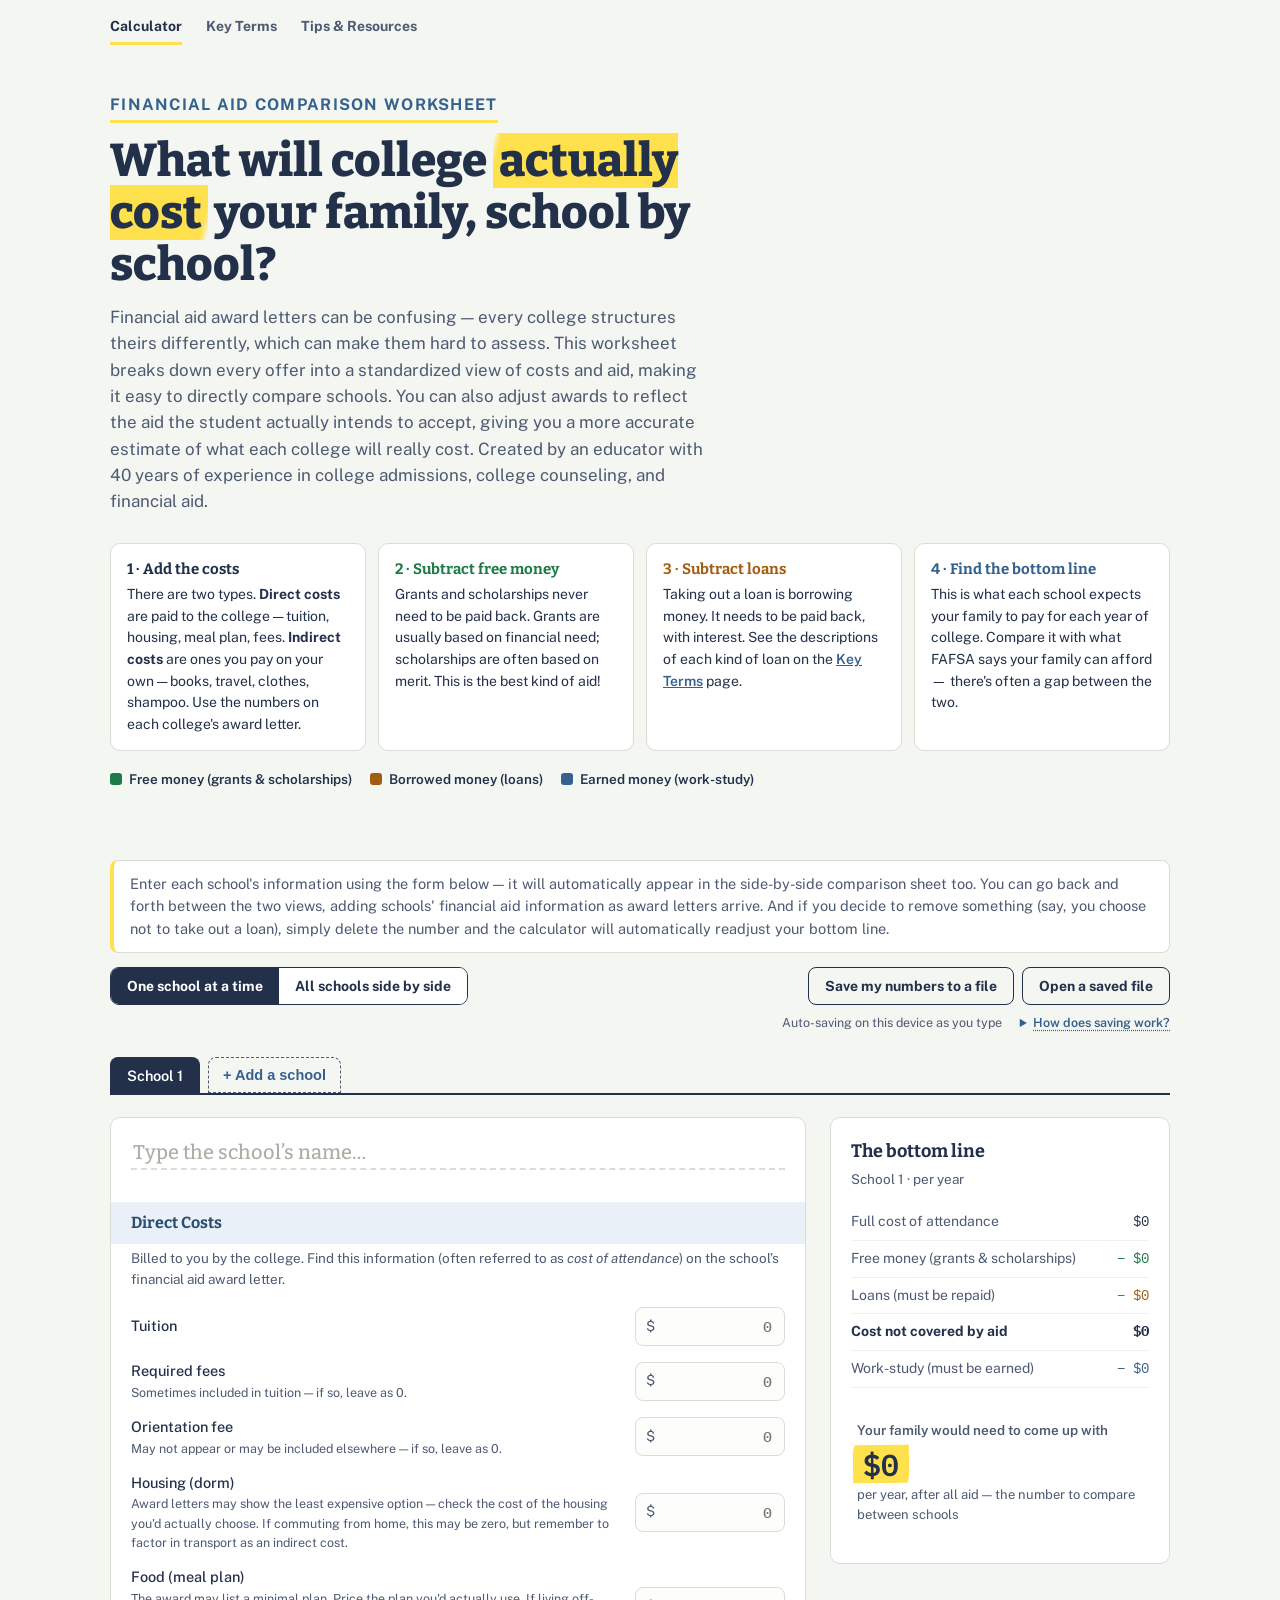
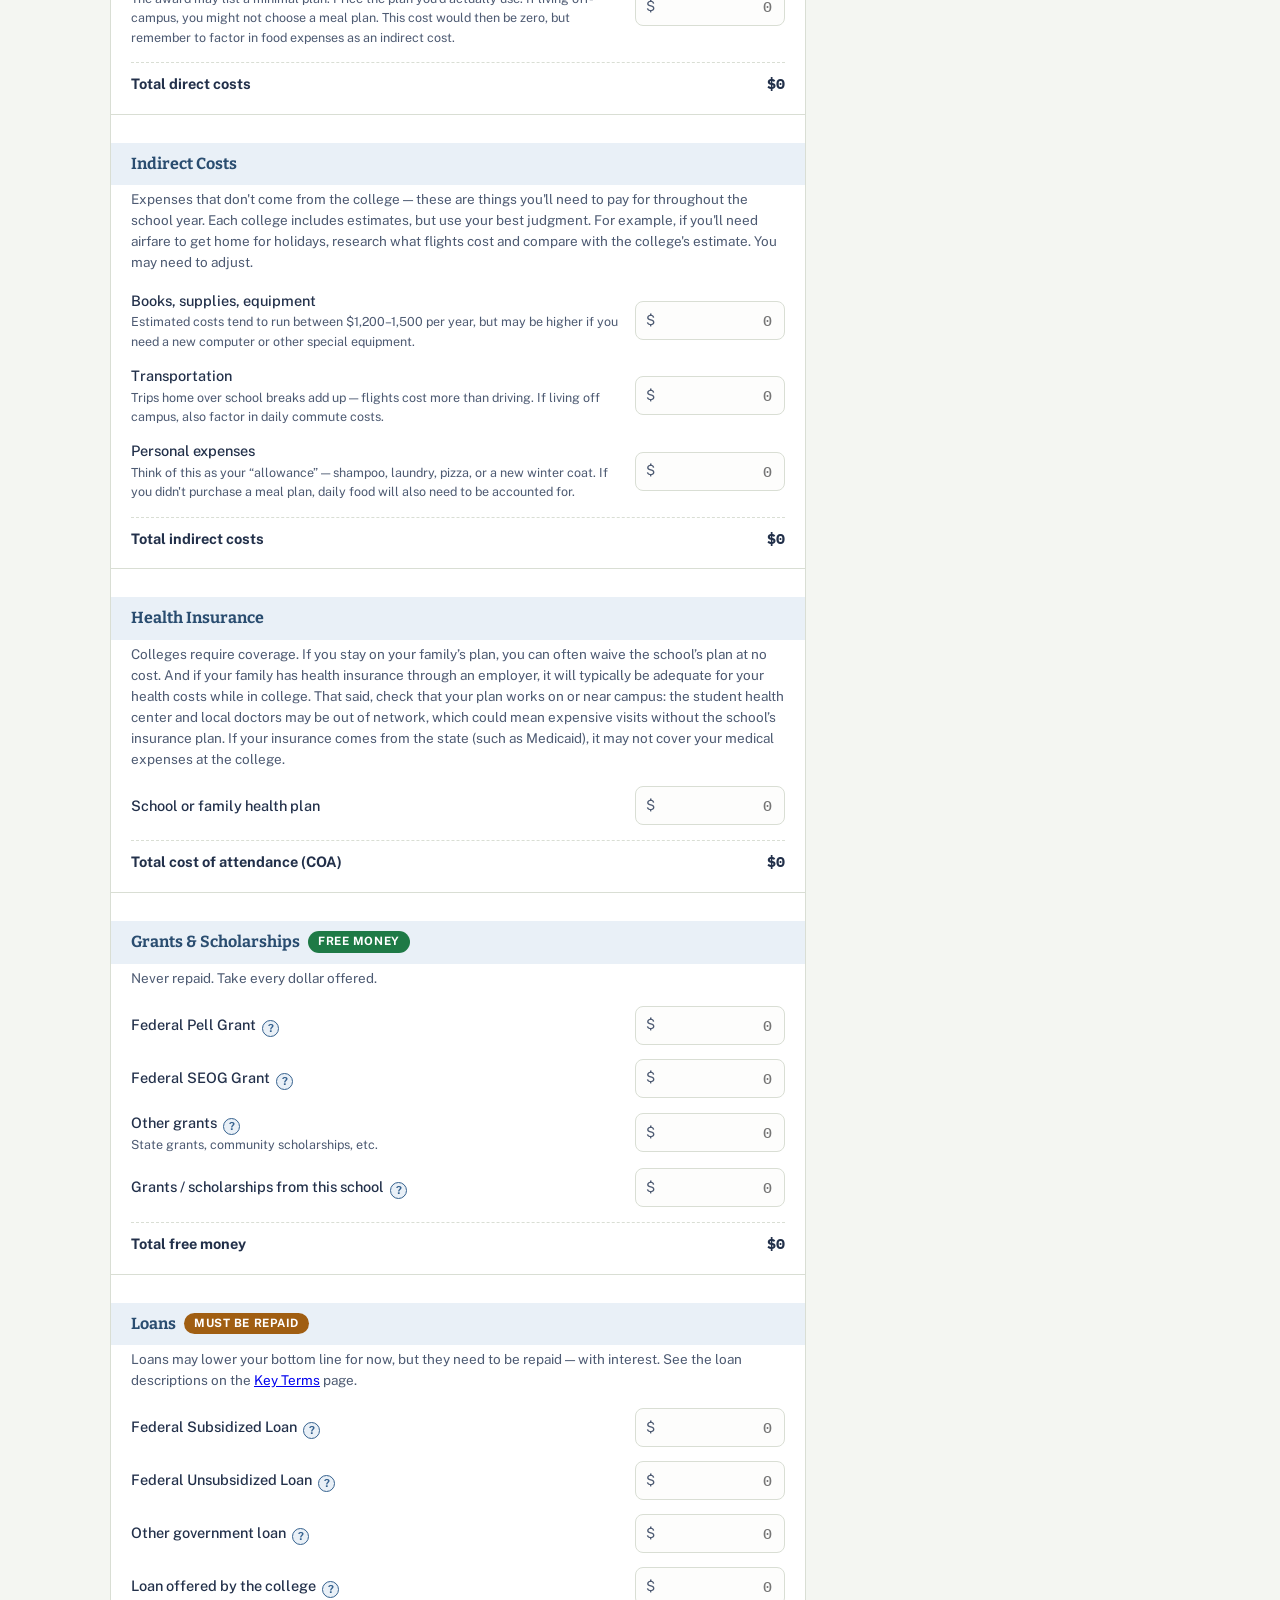
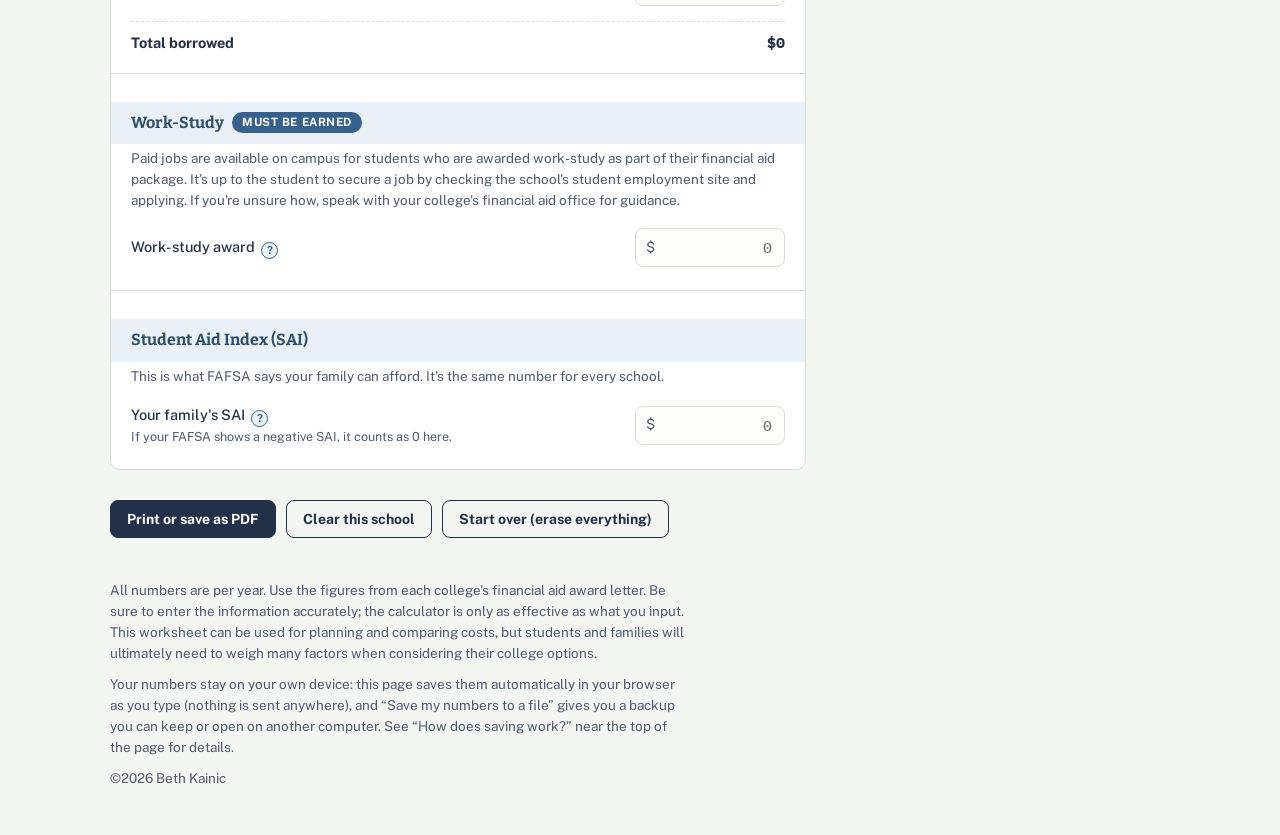
==== index.html @ b1feed6c "address inconsistency in school cap" ====
<!DOCTYPE html>
<html lang="en">
<head>
<meta charset="UTF-8">
<meta name="viewport" content="width=device-width, initial-scale=1.0">
<title>Financial Aid Comparison Worksheet — What Will College Actually Cost?</title>
<meta name="description" content="A free worksheet for comparing college financial aid award letters school by school. Enter each school's costs and aid, and see what your family would actually pay — built by a college counselor.">
<meta property="og:title" content="Financial Aid Comparison Worksheet">
<meta property="og:description" content="Compare financial aid award letters school by school and see what college will actually cost your family. Free, private, built by a college counselor.">
<meta property="og:type" content="website">
<meta name="twitter:card" content="summary">
<link rel="icon" href="data:image/svg+xml,<svg xmlns=%22http://www.w3.org/2000/svg%22 viewBox=%220 0 100 100%22><text y=%22.9em%22 font-size=%2290%22>🧮</text></svg>">
<link rel="preconnect" href="https://fonts.googleapis.com">
<link rel="preconnect" href="https://fonts.gstatic.com" crossorigin>
<link href="https://fonts.googleapis.com/css2?family=Bitter:wght@500;600;700;800&family=Public+Sans:ital,wght@0,400;0,500;0,600;0,700;1,400&family=IBM+Plex+Mono:wght@500;600&display=swap" rel="stylesheet">
<link rel="stylesheet" href="styles.css">
</head>
<body>
<div class="wrap">
  <nav class="site-nav" aria-label="Site">
    <a href="index.html" class="active">Calculator</a>
    <a href="terms.html">Key Terms</a>
    <a href="tips.html">Tips &amp; Resources</a>
  </nav>

  <header>
    <div class="eyebrow">Financial Aid Comparison Worksheet</div>
    <h1>What will college <span class="hl-sweep">actually cost</span> your family, school by school?</h1>
    <p class="lede">
      Financial aid award letters can be confusing — every college structures theirs differently,
      which can make them hard to assess. This worksheet breaks down every offer into a standardized view of costs and aid,
      making it easy to directly compare schools. You can also adjust awards to reflect the aid the student actually intends to accept, 
      giving you a more accurate estimate of what each college will really cost. Created by an educator with 40 years of experience in 
      college admissions, college counseling, and financial aid.

    </p>

    <div class="steps">
      <div class="step"><b>1 · Add the costs</b>There are two types. <b style="display:inline;font-family:inherit;font-size:inherit">Direct costs</b> are paid to the college — tuition, housing, meal plan, fees. <b style="display:inline;font-family:inherit;font-size:inherit">Indirect costs</b> are ones you pay on your own — books, travel, clothes, shampoo. Use the numbers on each college's award letter.</div>
      <div class="step step-grant"><b>2 · Subtract free money</b>Grants and scholarships never need to be paid back. Grants are usually based on financial need; scholarships are often based on merit. This is the best kind of aid!</div>
      <div class="step step-loan"><b>3 · Subtract loans</b>Taking out a loan is borrowing money. It needs to be paid back, with interest. See the descriptions of each kind of loan on the <a href="terms.html#subsidized-unsubsidized" style="color:var(--work);font-weight:600">Key Terms</a> page.</div>
      <div class="step step-work"><b>4 · Find the bottom line</b>This is what each school expects your family to pay for each year of college. Compare it with what FAFSA says your family can afford — there's often a gap between the two.</div>
    </div>

    <div class="legend" aria-hidden="true">
      <span><span class="dot" style="background:var(--grant)"></span>Free money (grants &amp; scholarships)</span>
      <span><span class="dot" style="background:var(--loan)"></span>Borrowed money (loans)</span>
      <span><span class="dot" style="background:var(--work)"></span>Earned money (work-study)</span>
    </div>
  </header>

  <p class="switch-note">
    Enter each school's information using the form below — it will automatically appear in the side-by-side comparison sheet too. You can go back and forth between the two views, adding schools' financial aid information as award letters arrive. And if you decide to remove something (say, you choose not to take out a loan), simply delete the number and the calculator will automatically readjust your bottom line.
  </p>

  <div class="control-bar">
    <div class="view-switch" role="group" aria-label="View">
      <button id="viewEntry" aria-pressed="true">One school at a time</button>
      <button id="viewTable" aria-pressed="false">All schools side by side</button>
    </div>
    <div class="save-tools">
      <button class="btn btn-ghost" id="btnDownload">Save my numbers to a file</button>
      <button class="btn btn-ghost" id="btnLoad">Open a saved file</button>
      <input type="file" id="fileInput" accept=".json,application/json" hidden>
    </div>
  </div>

  <div class="control-meta">
    <span class="save-status" id="saveStatus"></span>
    <details class="save-help">
      <summary>How does saving work?</summary>
      <div>
        <p><b>On this device, saving is automatic.</b> As you type, this page remembers your numbers in the web browser you're using. Close the page and come back next week — same device, same browser — and everything will still be here. One caution: clearing your browser's history or cookies erases these saved numbers, so save them to a file first if you're about to do that.</p>
        <p><b>To keep a backup, or move your work to another device,</b> click <b>“Save my numbers to a file.”</b> A small file (it will be named something like <i>my-college-costs-year-month-date.json</i>) goes to your Downloads folder. You don't need to open this file, and if you do, it will look like computer code — that's normal! It's not meant to be read. Just keep it somewhere safe, or email it to yourself or a parent.</p>
        <p><b>To pick up where you left off,</b> come back to this page, click <b>“Open a saved file,”</b> and choose the <i>.json</i> file you saved previously. All of your schools and numbers will reappear on this page.</p>
        <p><b>Using a school or library computer?</b> Shared computers sometimes erase what pages remember, so save your numbers to a file (and email it to yourself) before you leave.</p>
      </div>
    </details>
  </div>

  <!-- Entry view -->
  <div id="entryView">
    <div class="tabs-bar" role="tablist" aria-label="Schools" id="tabsBar"></div>
    <div class="main-grid">
      <div id="formHost"></div>
      <aside class="results" id="resultsHost" aria-live="polite"></aside>
    </div>
  </div>

  <!-- Table view -->
  <div id="tableView" hidden>
    <div class="table-scroller" id="tableHost"></div>
    <p class="table-hint">You can type directly into any cell — totals update as you go. Use “+ Add a school” at the right edge of the table (scroll sideways if you have several schools).</p>
    <div class="toolbar" style="margin-top:12px">
      <button class="btn btn-ghost" id="btnAddColumn">+ Add a school</button>
    </div>
  </div>

  <div class="toolbar">
    <button class="btn btn-primary" onclick="window.print()">Print or save as PDF</button>
    <button class="btn btn-ghost" id="btnClear">Clear this school</button>
    <button class="btn btn-ghost" id="btnReset">Start over (erase everything)</button>
  </div>

  <section class="compare-section" id="compareSection" hidden>
    <h2>Compare your schools</h2>
    <p class="compare-sub">
      The sticker price is not the real price. A school that looks twice as expensive can end up
      costing less once aid is counted — always compare bottom lines, not tuition.
    </p>
    <div class="compare-grid" id="compareGrid"></div>
  </section>

  <footer>
    <p>All numbers are per year. Use the figures from each college's financial aid award letter. Be sure to enter the information accurately; the calculator is only as effective as what you input. This worksheet can be used for planning and comparing costs, but students and families will ultimately need to weigh many factors when considering their college options.</p>
    <p style="margin-top:10px">Your numbers stay on your own device: this page saves them automatically in your browser as you type (nothing is sent anywhere), and “Save my numbers to a file” gives you a backup you can keep or open on another computer. See “How does saving work?” near the top of the page for details.</p>
    <p style="margin-top:10px">©2026 Beth Kainic</p>
  </footer>
</div>

<script>
(function () {
  "use strict";

  // ---------- Field definitions (mirrors the counselor's spreadsheet) ----------
  var SECTIONS = [
    {
      id: "direct", legend: "Direct Costs", badge: null,
      note: "Billed to you by the college. Find this information (often referred to as <i>cost of attendance</i>) on the school’s financial aid award letter.",
      fields: [
        { id: "tuition", label: "Tuition" },
        { id: "fees", label: "Required fees", hint: "Sometimes included in tuition — if so, leave as 0." },
        { id: "orientation", label: "Orientation fee", hint: "May not appear or may be included elsewhere — if so, leave as 0."},
        { id: "housing", label: "Housing (dorm)", hint: "Award letters may show the least expensive option — check the cost of the housing you'd actually choose. If commuting from home, this may be zero, but remember to factor in transport as an indirect cost." },
        { id: "food", label: "Food (meal plan)", hint: "The award may list a minimal plan. Price the plan you'd actually use. If living off-campus, you might not choose a meal plan. This cost would then be zero, but remember to factor in food expenses as an indirect cost." }
      ],
      subtotal: "Total direct costs", subKey: "direct"
    },
    {
      id: "indirect", legend: "Indirect Costs", badge: null,
      note: "Expenses that don't come from the college — these are things you'll need to pay for throughout the school year. Each college includes estimates, but use your best judgment. For example, if you'll need airfare to get home for holidays, research what flights cost and compare with the college's estimate. You may need to adjust.",
      fields: [
        { id: "books", label: "Books, supplies, equipment", hint: "Estimated costs tend to run between $1,200\u20131,500 per year, but may be higher if you need a new computer or other special equipment." },
        { id: "transport", label: "Transportation", hint: "Trips home over school breaks add up — flights cost more than driving. If living off campus, also factor in daily commute costs." },
        { id: "personal", label: "Personal expenses", hint: "Think of this as your \u201Callowance\u201D — shampoo, laundry, pizza, or a new winter coat. If you didn't purchase a meal plan, daily food will also need to be accounted for." }
      ],
      subtotal: "Total indirect costs", subKey: "indirect"
    },
    {
      id: "insurance", legend: "Health Insurance", badge: null,
      note: "Colleges require coverage. If you stay on your family’s plan, you can often waive the school’s plan at no cost. And if your family has health insurance through an employer, it will typically be adequate for your health costs while in college. That said, check that your plan works on or near campus: the student health center and local doctors may be out of network, which could mean expensive visits without the school’s insurance plan. If your insurance comes from the state (such as Medicaid), it may not cover your medical expenses at the college.",
      fields: [
        { id: "healthIns", label: "School or family health plan" }
      ],
      subtotal: "Total cost of attendance (COA)", subKey: "coa"
    },
    {
      id: "gift", legend: "Grants & Scholarships", badgeClass: "badge-grant", badge: "Free money", rowClass: "t-grant",
      note: "Never repaid. Take every dollar offered.",
      fields: [
        { id: "pell", label: "Federal Pell Grant" },
        { id: "seog", label: "Federal SEOG Grant" },
        { id: "otherGrant", label: "Other grants", hint: "State grants, community scholarships, etc." },
        { id: "schoolGrant", label: "Grants / scholarships from this school" }
      ],
      subtotal: "Total free money", subKey: "gift"
    },
    {
      id: "loans", legend: "Loans", badgeClass: "badge-loan", badge: "Must be repaid", rowClass: "t-loan",
      note: "Loans may lower your bottom line for now, but they need to be repaid — with interest. See the loan descriptions on the <a href='terms.html#subsidized-unsubsidized'>Key Terms</a> page.",
      fields: [
        { id: "subLoan", label: "Federal Subsidized Loan" },
        { id: "unsubLoan", label: "Federal Unsubsidized Loan" },
        { id: "otherGovLoan", label: "Other government loan" },
        { id: "collegeLoan", label: "Loan offered by the college" }
      ],
      subtotal: "Total borrowed", subKey: "loans"
    },
    {
      id: "work", legend: "Work-Study", badgeClass: "badge-work", badge: "Must be earned", rowClass: "t-work",
      note: "Paid jobs are available on campus for students who are awarded work-study as part of their financial aid package. It's up to the student to secure a job by checking the school's student employment site and applying. If you're unsure how, speak with your college's financial aid office for guidance.",
      fields: [
        { id: "workStudy", label: "Work-study award" }
      ],
      subtotal: null
    },
    {
      id: "family", legend: "Student Aid Index (SAI)", badge: null,
      note: "This is what FAFSA says your family can afford. It's the same number for every school.",
      fields: [
        { id: "sai", label: "Your family's SAI", hint: "If your FAFSA shows a negative SAI, it counts as 0 here." }
      ],
      subtotal: null
    }
  ];

  var ALL_FIELDS = [];
  SECTIONS.forEach(function (s) { s.fields.forEach(function (f) { ALL_FIELDS.push(f.id); }); });

  var STORAGE_KEY = "college-cost-calculator-v1";

  // ---------- State ----------
  function blankSchool() {
    var s = { name: "" };
    ALL_FIELDS.forEach(function (f) { s[f] = ""; });
    return s;
  }
  var schools = [blankSchool()];
  var active = 0;
  var view = "entry"; // 'entry' | 'table'
  var canStore = false;

  // ---------- Persistence ----------
  // Auto-save works in normal browsers; if storage is unavailable
  // (e.g. certain embedded previews), the tool still works — data just
  // lives for the session, and the download button is the backup.
  try {
    var t = "__test__" + Date.now();
    window.localStorage.setItem(t, "1");
    window.localStorage.removeItem(t);
    canStore = true;
  } catch (e) { canStore = false; }

  function persist() {
    if (!canStore) return;
    try {
      window.localStorage.setItem(STORAGE_KEY, JSON.stringify({ schools: schools }));
    } catch (e) { /* storage full or blocked — ignore */ }
    flashStatus("Saved on this device \u2713");
  }
  function restore() {
    if (!canStore) return;
    try {
      var raw = window.localStorage.getItem(STORAGE_KEY);
      if (!raw) return;
      var data = JSON.parse(raw);
      if (data && Array.isArray(data.schools) && data.schools.length) {
        schools = data.schools.slice(0, 10).map(sanitizeSchool);
      }
    } catch (e) { /* corrupted data — start fresh */ }
  }
  function sanitizeSchool(obj) {
    var s = blankSchool();
    if (obj && typeof obj === "object") {
      if (typeof obj.name === "string") s.name = obj.name.slice(0,80);
      ALL_FIELDS.forEach(function (f) {
        if (obj[f] !== undefined && obj[f] !== null) s[f] = String(obj[f]).slice(0,20);
      });
    }
    return s;
  }

  var statusTimer = null;
  function flashStatus(msg) {
    var el = document.getElementById("saveStatus");
    el.textContent = msg;
    clearTimeout(statusTimer);
    statusTimer = setTimeout(function () {
      el.textContent = canStore ? "Auto-saving on this device as you type" : "Tip: use \u201CSave my numbers to a file\u201D to keep your work";
    }, 2500);
  }

  // ---------- Helpers ----------
  function num(v) {
  var n = parseFloat(String(v).replace(/[,$\s]/g, ""));
  if (isNaN(n) || n < 0) return 0;
  return Math.min(n, 9999999);
  }
  function fmt(n) { return "$" + Math.round(n).toLocaleString("en-US"); }
  function calc(s) {
    var direct = num(s.tuition) + num(s.fees) + num(s.orientation) + num(s.housing) + num(s.food);
    var indirect = num(s.books) + num(s.transport) + num(s.personal);
    var coa = direct + indirect + num(s.healthIns);
    var gift = num(s.pell) + num(s.seog) + num(s.otherGrant) + num(s.schoolGrant);
    var loans = num(s.subLoan) + num(s.unsubLoan) + num(s.otherGovLoan) + num(s.collegeLoan);
    var notCovered = coa - gift - loans;
    var grand = notCovered - num(s.workStudy);
    var gap = grand - num(s.sai);
    return { direct: direct, indirect: indirect, coa: coa, gift: gift, loans: loans,
             notCovered: notCovered, grand: grand, gap: gap, sai: num(s.sai), work: num(s.workStudy) };
  }
  function schoolLabel(i) { return schools[i].name.trim() || "School " + (i + 1); }
  function esc(str) {
    return String(str).replace(/[&<>"']/g, function (c) {
      return { "&": "&amp;", "<": "&lt;", ">": "&gt;", '"': "&quot;", "'": "&#39;" }[c];
    });
  }
  function changed() { persist(); }

  // ---------- View switching ----------
  function setView(v) {
    view = v;
    document.getElementById("viewEntry").setAttribute("aria-pressed", v === "entry" ? "true" : "false");
    document.getElementById("viewTable").setAttribute("aria-pressed", v === "table" ? "true" : "false");
    document.getElementById("entryView").hidden = v !== "entry";
    document.getElementById("tableView").hidden = v !== "table";
    renderAll();
  }
  document.getElementById("viewEntry").addEventListener("click", function () { setView("entry"); });
  document.getElementById("viewTable").addEventListener("click", function () { setView("table"); });

  // ---------- Render: tabs ----------
  function renderTabs() {
    var bar = document.getElementById("tabsBar");
    bar.innerHTML = "";
    schools.forEach(function (s, i) {
      var b = document.createElement("button");
      b.className = "tab";
      b.setAttribute("role", "tab");
      b.setAttribute("aria-selected", i === active ? "true" : "false");
      b.textContent = schoolLabel(i);
      b.addEventListener("click", function () { active = i; renderAll(); });
      bar.appendChild(b);
    });
    if (schools.length < 10) {
      var add = document.createElement("button");
      add.className = "tab-add";
      add.textContent = "+ Add a school";
      add.addEventListener("click", addSchool);
      bar.appendChild(add);
    }
  }

  // ---------- Render: entry form ----------
  function renderForm() {
    var s = schools[active];
    var host = document.getElementById("formHost");
    var html = '<div class="school-form"><div class="school-name-row">' +
      '<input type="text" id="f_name" placeholder="Type the school\u2019s name\u2026" value="' + esc(s.name) + '" aria-label="School name">' +
      (schools.length > 1 ? '<button class="btn-remove" id="btnRemove">Remove</button>' : "") +
      "</div>";

    SECTIONS.forEach(function (sec) {
      html += "<fieldset><legend>" + sec.legend;
      if (sec.badge) html += '<span class="badge ' + sec.badgeClass + '">' + sec.badge + "</span>";
      html += "</legend>";
      if (sec.note) html += '<p class="fs-note">' + sec.note + "</p>";
      sec.fields.forEach(function (f) {
        html += '<div class="row"><label for="f_' + f.id + '">' + f.label;
        if (f.hint) html += '<span class="hint">' + f.hint + "</span>";
        html += '</label><div class="money-input">' +
          '<input type="text" inputmode="decimal" id="f_' + f.id + '" data-field="' + f.id + '" value="' + esc(s[f.id]) + '" placeholder="0">' +
          "</div></div>";
      });
      if (sec.subtotal) {
        html += '<div class="subtotal-row"><span>' + sec.subtotal + '</span><span class="money" id="sub_' + sec.id + '"></span></div>';
      } else {
        html += '<div style="clear:both;height:10px"></div>';
      }
      html += "</fieldset>";
    });
    html += "</div>";
    host.innerHTML = html;

    document.getElementById("f_name").addEventListener("input", function (e) {
      schools[active].name = e.target.value;
      changed(); renderTabs(); renderResults(); renderCompare();
    });
    var rm = document.getElementById("btnRemove");
    if (rm) rm.addEventListener("click", function () {
      if (!confirm("Remove " + schoolLabel(active) + " and its numbers?")) return;
      schools.splice(active, 1);
      active = Math.max(0, active - 1);
      changed(); renderAll();
    });
    host.querySelectorAll("input[data-field]").forEach(function (inp) {
      inp.addEventListener("input", function (e) {
        schools[active][e.target.getAttribute("data-field")] = e.target.value;
        checkInput(e.target);
        changed(); renderSubtotals(); renderResults(); renderCompare();
      });
    });
    renderSubtotals();
  }

  function renderSubtotals() {
    var c = calc(schools[active]);
    var map = { direct: c.direct, indirect: c.indirect, insurance: c.coa, gift: c.gift, loans: c.loans };
    Object.keys(map).forEach(function (k) {
      var el = document.getElementById("sub_" + k);
      if (el) el.textContent = fmt(map[k]);
    });
  }

  // ---------- Render: results panel ----------
  function renderResults() {
    var host = document.getElementById("resultsHost");
    if (view !== "entry") return;
    var s = schools[active];
    var c = calc(s);
    var gapGood = c.gap <= 0;
    var hasNumbers = c.coa > 0;

    var html = "<h2>The bottom line</h2>" +
      '<div class="for-school">' + esc(schoolLabel(active)) + " \u00b7 per year</div>" +
      row("Full cost of attendance", fmt(c.coa)) +
      row("Free money (grants &amp; scholarships)", "\u2212 " + fmt(c.gift), "r-grant") +
      row("Loans (must be repaid)", "\u2212 " + fmt(c.loans), "r-loan") +
      row("Cost not covered by aid", fmt(c.notCovered), "strong") +
      row("Work-study (must be earned)", "\u2212 " + fmt(c.work), "r-work");

    html += '<div class="grand"><div class="g-label">Your family would need to come up with</div>' +
      '<div class="g-num">' + fmt(c.grand) + '</div>' +
      '<div class="g-sub">per year, after all aid \u2014 the number to compare between schools</div></div>';

    if (hasNumbers) {
      if (c.sai > 0 || !gapGood) {
        html += '<div class="gap-note ' + (gapGood ? "" : "gap-bad") + '">';
        if (gapGood) {
          html += "Good news: this is at or below your family\u2019s SAI of <b>" + fmt(c.sai) + "</b>. According to FAFSA, this school is within what your family can afford.";
        } else {
          html += "FAFSA says your family can afford <b>" + fmt(c.sai) + "</b> \u2014 so there\u2019s a <b>" + fmt(c.gap) + "</b> gap this school isn\u2019t covering. That gap would need outside scholarships, extra earnings, or private loans. It\u2019s also a fair reason to appeal your aid award.";
        }
        html += "</div>";
      }
      if (c.loans > 0) {
        html += '<div class="loan-note">Heads up: this plan includes borrowing <b class="money">' + fmt(c.loans) + "</b> this year \u2014 about <b class=\"money\">" + fmt(c.loans * 4) + "</b> over four years, before interest.</div>";
      }
    }
    host.innerHTML = html;

    function row(lbl, val, cls) {
      return '<div class="r-line ' + (cls || "") + '"><span class="lbl">' + lbl + '</span><span class="money">' + val + "</span></div>";
    }
  }

  // ---------- Render: side-by-side table ----------
  function renderTable() {
    if (view !== "table") return;
    var host = document.getElementById("tableHost");
    var n = schools.length;

    var addCol = n < 8;
    var emptyCell = addCol ? '<td class="td-empty"></td>' : "";
    var totalCols = n + 1 + (addCol ? 1 : 0);

    var html = '<table class="cost-table"><thead><tr><th>Per year</th>';
    schools.forEach(function (s, i) {
      html += '<th><input type="text" data-tname="' + i + '" value="' + esc(s.name) + '" placeholder="School ' + (i + 1) + '" aria-label="School ' + (i + 1) + ' name">' +
        (n > 1 ? '<button class="col-remove" data-trem="' + i + '">remove</button>' : "") + "</th>";
    });
    if (addCol) html += '<th class="th-add"><button class="btn-add-col" data-taddcol>+ Add a school</button></th>';
    html += "</tr></thead><tbody>";

    SECTIONS.forEach(function (sec) {
      html += '<tr class="t-section"><td colspan="' + totalCols + '">' + sec.legend +
        (sec.badge ? '<span class="badge ' + sec.badgeClass + '">' + sec.badge + "</span>" : "") + "</td></tr>";
      sec.fields.forEach(function (f) {
        html += "<tr><td>" + f.label + "</td>";
        schools.forEach(function (s, i) {
          html += '<td><span class="money-input"><input type="text" inputmode="decimal" data-tfield="' + f.id + '" data-tschool="' + i + '" value="' + esc(s[f.id]) + '" placeholder="0" aria-label="' + esc(f.label + ", " + schoolLabel(i)) + '"></span></td>';
        });
        html += emptyCell + "</tr>";
      });
      if (sec.subtotal) {
        html += '<tr class="t-sub ' + (sec.rowClass || "") + '"><td>' + sec.subtotal + "</td>";
        schools.forEach(function (s, i) {
          html += '<td class="money" data-tsub="' + sec.subKey + '-' + i + '"></td>';
        });
        html += emptyCell + "</tr>";
      }
    });

    html += computedRow("Cost not covered by aid (after free money and loans)", "notCovered", "t-sub");
    html += computedRow("Cost to your family (after work-study)", "grand", "t-grand");
    html += computedRow("The gap (cost beyond your SAI)", "gap", "t-gap");
    html += "</tbody></table>";
    host.innerHTML = html;

    function computedRow(label, key, cls) {
      var r = '<tr class="' + cls + '"><td>' + label + "</td>";
      schools.forEach(function (s, i) {
        r += '<td class="money" data-tsub="' + key + "-" + i + '"></td>';
      });
      return r + emptyCell + "</tr>";
    }

    var addBtn = host.querySelector("button[data-taddcol]");
    if (addBtn) addBtn.addEventListener("click", addSchool);

    host.querySelectorAll("input[data-tfield]").forEach(function (inp) {
      inp.addEventListener("input", function (e) {
        var i = +e.target.getAttribute("data-tschool");
        schools[i][e.target.getAttribute("data-tfield")] = e.target.value;
        checkInput(e.target);
        changed(); updateTableTotals(); renderCompare();
      });
    });
    host.querySelectorAll("input[data-tname]").forEach(function (inp) {
      inp.addEventListener("input", function (e) {
        schools[+e.target.getAttribute("data-tname")].name = e.target.value;
        changed(); renderCompare();
      });
    });
    host.querySelectorAll("button[data-trem]").forEach(function (btn) {
      btn.addEventListener("click", function (e) {
        var i = +e.target.getAttribute("data-trem");
        if (!confirm("Remove " + schoolLabel(i) + " and its numbers?")) return;
        schools.splice(i, 1);
        active = Math.min(active, schools.length - 1);
        changed(); renderAll();
      });
    });
    updateTableTotals();
  }

  function updateTableTotals() {
    schools.forEach(function (s, i) {
      var c = calc(s);
      var vals = { direct: c.direct, indirect: c.indirect, coa: c.coa, gift: c.gift,
                   loans: c.loans, notCovered: c.notCovered, grand: c.grand };
      Object.keys(vals).forEach(function (k) {
        var el = document.querySelector('[data-tsub="' + k + "-" + i + '"]');
        if (el) el.textContent = fmt(vals[k]);
      });
      var gapEl = document.querySelector('[data-tsub="gap-' + i + '"]');
      if (gapEl) {
        if (c.coa <= 0) { gapEl.textContent = "\u2014"; gapEl.style.color = ""; }
        else if (c.gap > 0) { gapEl.textContent = fmt(c.gap); gapEl.style.color = "var(--danger)"; }
        else { gapEl.textContent = "None"; gapEl.style.color = "var(--grant)"; }
      }
    });
  }

  // ---------- Render: comparison cards ----------
  function renderCompare() {
    var section = document.getElementById("compareSection");
    var withData = schools.map(function (s, i) { return { i: i, c: calc(s) }; })
                          .filter(function (x) { return x.c.coa > 0; });
    if (withData.length < 2) { section.hidden = true; return; }
    section.hidden = false;
    withData.sort(function (a, b) { return a.c.grand - b.c.grand; });
    var grid = document.getElementById("compareGrid");
    grid.innerHTML = withData.map(function (x, rank) {
      var c = x.c;
      return '<div class="c-card' + (rank === 0 ? " best" : "") + '">' +
        '<div class="c-rank">' + (rank === 0 ? "Lowest cost to your family" : "") + "</div>" +
        "<h3>" + esc(schoolLabel(x.i)) + "</h3>" +
        cLine("Sticker price (COA)", fmt(c.coa)) +
        cLine("Free money", "\u2212 " + fmt(c.gift)) +
        cLine("Loans", "\u2212 " + fmt(c.loans)) +
        cLine("Work-study", "\u2212 " + fmt(c.work)) +
        '<div class="c-big"><span>Family pays</span><span class="money">' + fmt(c.grand) + "</span></div>" +
        '<div class="c-line"><span class="lbl">The gap</span><span class="money" style="color:' + (c.gap > 0 ? "var(--danger)" : "var(--grant)") + '">' + (c.gap > 0 ? fmt(c.gap) : "None") + "</span></div>" +
        "</div>";
    }).join("");
    function cLine(lbl, val) {
      return '<div class="c-line"><span class="lbl">' + lbl + '</span><span class="money">' + val + "</span></div>";
    }
  }

  // ---------- Download / load file ----------
  document.getElementById("btnDownload").addEventListener("click", function () {
    var payload = { app: "college-cost-calculator", version: 1, savedAt: new Date().toISOString(), schools: schools };
    var blob = new Blob([JSON.stringify(payload, null, 2)], { type: "application/json" });
    var a = document.createElement("a");
    a.href = URL.createObjectURL(blob);
    a.download = "my-college-costs-" + new Date().toISOString().slice(0, 10) + ".json";
    document.body.appendChild(a);
    a.click();
    document.body.removeChild(a);
    setTimeout(function () { URL.revokeObjectURL(a.href); }, 1000);
    flashStatus("Saved! Check your Downloads folder \u2713");
  });
  document.getElementById("btnLoad").addEventListener("click", function () {
    document.getElementById("fileInput").click();
  });
  document.getElementById("fileInput").addEventListener("change", function (e) {
    var file = e.target.files && e.target.files[0];
    if (!file) return;
    var reader = new FileReader();
    reader.onload = function () {
      try {
        var data = JSON.parse(reader.result);
        if (data && Array.isArray(data.schools) && data.schools.length) {
          schools = data.schools.slice(0, 10).map(sanitizeSchool);
          active = 0;
          changed(); renderAll();
          flashStatus("Loaded " + schools.length + " school" + (schools.length > 1 ? "s" : "") + " \u2713");
        } else {
          alert("That file doesn't look like a saved worksheet from this calculator.");
        }
      } catch (err) {
        alert("Couldn't read that file. Make sure it's the .json file this calculator downloaded.");
      }
      e.target.value = "";
    };
    reader.readAsText(file);
  });

  // ---------- Add a school (shared by all views) ----------
  function addSchool() {
    if (schools.length >= 10) { alert("You can compare up to 10 schools."); return; }
    schools.push(blankSchool());
    active = schools.length - 1;
    changed(); renderAll();
    // Put the cursor in the new school's name box so typing can start right away
    var target = view === "table"
      ? document.querySelector('input[data-tname="' + (schools.length - 1) + '"]')
      : document.getElementById("f_name");
    if (target) target.focus();
  }
  document.getElementById("btnAddColumn").addEventListener("click", addSchool);
  document.getElementById("btnClear").addEventListener("click", function () {
    if (!confirm("Clear all numbers for " + schoolLabel(active) + "?")) return;
    var name = schools[active].name;
    schools[active] = blankSchool();
    schools[active].name = name;
    changed(); renderAll();
  });
  document.getElementById("btnReset").addEventListener("click", function () {
    if (!confirm("Erase ALL schools and start over? This can't be undone (unless you downloaded a file).")) return;
    schools = [blankSchool()];
    active = 0;
    if (canStore) { try { window.localStorage.removeItem(STORAGE_KEY); } catch (e) {} }
    renderAll();
    flashStatus("Cleared");
  });

  // ---------- Term tooltips (hover on desktop, tap on mobile) ----------
  var TERM_DEFS = {
    pell: { match: "Federal Pell Grant", short: "Free money from the Federal Government, based on financial need. Never repaid.", glossary: "pell" },
    seog: { match: "Federal SEOG Grant", short: "Extra federal free money for high-need students. Funds are limited \u2014 applying early matters. Never repaid.", glossary: "seog" },
    schoolGrant: { match: "Grants / scholarships from this school", short: "Free money from the college itself \u2014 need-based grants or merit scholarships. Never repaid.", glossary: "school-grants" },
    otherGrant: { match: "Other grants", short: "Free money from states, foundations, religious groups, or local organizations. Often for one year only.", glossary: "outside-grants" },
    subLoan: { match: "Federal Subsidized Loan", short: "A federal loan where the government pays the interest while you're in school. Must be repaid.", glossary: "subsidized-unsubsidized" },
    unsubLoan: { match: "Federal Unsubsidized Loan", short: "A federal loan where interest starts adding up from day one. Must be repaid.", glossary: "subsidized-unsubsidized" },
    otherGovLoan: { match: "Other government loan", short: "Other government loans, like Parent PLUS. Interest rates can be higher than the student's federal loans.", glossary: "other-loans" },
    collegeLoan: { match: "Loan offered by the college", short: "A loan from the school itself. Be sure to compare the terms against federal loans to determine your best options.", glossary: "other-loans" },
    workStudy: { match: "Work-study award", short: "Money earned through a part-time campus job during the year. The student must apply for and keep the job.", glossary: "work-study" },
    sai: { match: "Your family's SAI", short: "The Student Aid Index: FAFSA's calculation of what your family can afford per year. It's the same number for every school.", glossary: "sai" }
  };
  var tipEl = null, tipFor = null, hoverTimer = null;
  function closeTip() {
    if (tipEl) { tipEl.remove(); tipEl = null; tipFor = null; }
  }
  function scheduleClose() { hoverTimer = setTimeout(closeTip, 300); }
  function cancelClose() { clearTimeout(hoverTimer); }
  function openTip(btn, key) {
    closeTip(); cancelClose();
    var d = TERM_DEFS[key];
    tipEl = document.createElement("div");
    tipEl.className = "term-tip";
    tipEl.innerHTML = d.short + ' <a href="terms.html#' + d.glossary + '">Full definition \u2192</a>';
    document.body.appendChild(tipEl);
    var r = btn.getBoundingClientRect();
    tipEl.style.top = (r.bottom + window.scrollY + 6) + "px";
    var left = r.left + window.scrollX - 10;
    var maxLeft = window.scrollX + document.documentElement.clientWidth - tipEl.offsetWidth - 12;
    tipEl.style.left = Math.max(8, Math.min(left, maxLeft)) + "px";
    tipFor = btn;
    tipEl.addEventListener("mouseenter", cancelClose);
    tipEl.addEventListener("mouseleave", scheduleClose);
  }
  function makeInfoBtn(key) {
    var b = document.createElement("button");
    b.type = "button";
    b.className = "term-info";
    b.textContent = "?";
    b.setAttribute("aria-label", "What does this mean?");
    b.addEventListener("click", function (e) {
      e.preventDefault(); e.stopPropagation();
      if (tipFor === b) closeTip(); else openTip(b, key);
    });
    b.addEventListener("mouseenter", function () { cancelClose(); openTip(b, key); });
    b.addEventListener("mouseleave", scheduleClose);
    return b;
  }
  document.addEventListener("click", function (e) {
    if (tipEl && !tipEl.contains(e.target) && e.target !== tipFor) closeTip();
  });
  document.addEventListener("keydown", function (e) { if (e.key === "Escape") closeTip(); });
  window.addEventListener("scroll", closeTip, { passive: true });
  function decorateTerms() {
    Object.keys(TERM_DEFS).forEach(function (key) {
      var lab = document.querySelector('label[for="f_' + key + '"]');
      if (lab && !lab.querySelector(".term-info")) {
        var hint = lab.querySelector(".hint");
        if (hint) lab.insertBefore(makeInfoBtn(key), hint);
        else lab.appendChild(makeInfoBtn(key));
      }
    });
    document.querySelectorAll(".cost-table tbody td:first-child").forEach(function (td) {
      if (td.querySelector(".term-info")) return;
      var text = (td.childNodes[0] && td.childNodes[0].nodeValue ? td.childNodes[0].nodeValue : td.textContent).trim();
      Object.keys(TERM_DEFS).forEach(function (key) {
        if (TERM_DEFS[key].match === text) td.appendChild(makeInfoBtn(key));
      });
    });
  }

  function checkInput(inp) {
    var v = inp.value.trim();
    if (!v) { inp.classList.remove("input-warn"); inp.title = ""; return; }
    var n = parseFloat(v.replace(/[,$\s]/g, ""));
    var bad = isNaN(n) || n < 0 || n > 9999999;
    inp.classList.toggle("input-warn", bad);
    inp.title = bad ? "This entry will count as " + (isNaN(n) || n < 0 ? "$0" : "$9,999,999") + " — enter a positive dollar amount." : "";
  }

  function renderAll() {
    renderTabs(); renderForm(); renderResults(); renderTable(); renderCompare();
    decorateTerms();
    closeTip();
  }

  // ---------- Init ----------
  restore();
  flashStatus(canStore ? "Auto-saving on this device as you type" : "Tip: use \u201CSave my numbers to a file\u201D to keep your work");
  renderAll();
})();
</script>
</body>
</html>
---- styles.css ----
:root {
    --ink: #22304a;
    --ink-soft: #4d5a72;
    --paper: #f4f6f2;
    --card: #ffffff;
    --line: #d9ded4;
    --grant: #1e7a46;
    --grant-bg: #e9f4ec;
    --loan: #a05e12;
    --loan-bg: #faf0e0;
    --work: #35618e;
    --work-bg: #e9f0f7;
    --hl: #ffe14d;
    --danger: #b3392f;
    --radius: 10px;
  }
  * { box-sizing: border-box; margin: 0; padding: 0; }
  html { scroll-behavior: smooth; }
  @media (prefers-reduced-motion: reduce) {
    html { scroll-behavior: auto; }
    * { transition: none !important; }
  }
  body {
    font-family: "Public Sans", system-ui, sans-serif;
    background: var(--paper);
    color: var(--ink);
    line-height: 1.55;
    font-size: 16px;
  }
  .wrap { max-width: 1100px; margin: 0 auto; padding: 0 20px; }

  /* ---------- Header ---------- */
  header { padding: 48px 0 36px; }
  .eyebrow {
    font-size: 16px; font-weight: 700; letter-spacing: 0.08em;
    text-transform: uppercase; color: var(--work);
    display: inline-block; border-bottom: 3px solid var(--hl);
    padding-bottom: 3px; margin-bottom: 2px;
  }
  h1 {
    font-family: "Bitter", Georgia, serif;
    font-weight: 800; font-size: clamp(30px, 5vw, 46px);
    line-height: 1.12; margin: 10px 0 14px; max-width: 22ch;
  }
  h1 .hl-sweep {
    background: linear-gradient(104deg, transparent 0.5%, var(--hl) 3%, var(--hl) 97%, transparent 99.5%);
    padding: 0 6px; margin: 0 -2px;
  }
  .lede { max-width: 60ch; color: var(--ink-soft); font-size: 17px; }

  .steps {
    display: grid; grid-template-columns: repeat(auto-fit, minmax(210px, 1fr));
    gap: 12px; margin: 28px 0 8px;
  }
  .step {
    background: var(--card); border: 1px solid var(--line);
    border-radius: var(--radius); padding: 14px 16px; font-size: 14px;
  }
  .step b { display: block; font-family: "Bitter", serif; font-size: 15px; margin-bottom: 3px; }
  .step-grant b { color: var(--grant); }
  .step-loan b { color: var(--loan); }
  .step-work b { color: var(--work); }

  .legend { display: flex; flex-wrap: wrap; gap: 10px 18px; margin: 18px 0 0; font-size: 13.5px; font-weight: 600; }
  .legend span { display: inline-flex; align-items: center; gap: 7px; }
  .dot { width: 12px; height: 12px; border-radius: 3px; display: inline-block; }

  /* ---------- View switch + save bar ---------- */
  .control-bar {
    display: flex; flex-wrap: wrap; gap: 10px; align-items: center;
    justify-content: space-between; margin: 0;
  }
  .view-switch { display: inline-flex; border: 1px solid var(--ink); border-radius: 9px; overflow: hidden; }
  .view-switch button {
    font-family: "Public Sans", sans-serif; font-weight: 700; font-size: 14px;
    padding: 10px 16px; border: none; background: var(--card); color: var(--ink); cursor: pointer;
  }
  .view-switch button[aria-pressed="true"] { background: var(--ink); color: #fff; }
  .save-tools { display: flex; flex-wrap: wrap; gap: 8px; align-items: center; }
  .btn {
    font-family: "Public Sans", sans-serif; font-weight: 700; font-size: 14px;
    border-radius: 8px; padding: 10px 16px; cursor: pointer; border: 1px solid var(--ink);
  }
  .btn-primary { background: var(--ink); color: #fff; }
  .btn-primary:hover { background: #33456b; }
  .btn-ghost { background: transparent; color: var(--ink); }
  .btn-ghost:hover { background: #eaece6; }
  .save-status { font-size: 12.5px; color: var(--ink-soft); }
  .control-meta {
    display: flex; justify-content: flex-end; align-items: baseline;
    gap: 18px; flex-wrap: wrap; margin: 8px 0 24px;
  }
  @media (max-width: 700px) { .control-meta { justify-content: flex-start; } }
  .save-help { min-width: 0; }
  .save-help summary {
    cursor: pointer; font-weight: 600; font-size: 12.5px; color: var(--work);
    text-decoration: underline; text-decoration-style: dotted; text-underline-offset: 3px;
  }
  .save-help[open] {
    width: 100%; background: var(--card); border: 1px solid var(--line);
    border-radius: 8px; padding: 0 16px; margin-top: 4px;
  }
  .save-help[open] summary { padding: 11px 0; text-decoration: none; font-size: 14px; color: var(--ink); }
  .save-help p { font-size: 13.5px; color: var(--ink-soft); padding: 0 0 12px; }
  .save-help p b { color: var(--ink); }

  /* ---------- School tabs (entry view) ---------- */
  .tabs-bar {
    display: flex; flex-wrap: wrap; gap: 8px; align-items: center;
    margin: 6px 0 0; border-bottom: 2px solid var(--ink);
  }
  .tab {
    font-family: "Public Sans", sans-serif; font-weight: 600; font-size: 14.5px;
    background: var(--card); color: var(--ink-soft);
    border: 1px solid var(--line); border-bottom: none;
    border-radius: 8px 8px 0 0; padding: 9px 16px; cursor: pointer;
    max-width: 200px; overflow: hidden; text-overflow: ellipsis; white-space: nowrap;
  }
  .tab[aria-selected="true"] { background: var(--ink); color: #fff; border-color: var(--ink); }
  .tab:focus-visible, button:focus-visible, input:focus-visible, summary:focus-visible {
    outline: 3px solid var(--work); outline-offset: 2px;
  }
  .tab-add {
    background: none; border: 1px dashed var(--ink-soft); border-radius: 8px 8px 0 0;
    color: var(--work); font-weight: 700; font-size: 14.5px; padding: 9px 14px; cursor: pointer;
  }
  .tab-add:hover { background: var(--work-bg); }

  .main-grid { display: grid; grid-template-columns: 1fr 340px; gap: 24px; align-items: start; margin-top: 22px; }
  @media (max-width: 860px) { .main-grid { grid-template-columns: 1fr; } }

  /* ---------- Entry form ---------- */
  .school-form { background: var(--card); border: 1px solid var(--line); border-radius: var(--radius); overflow: hidden; }
  .school-name-row { padding: 18px 20px 4px; display: flex; gap: 10px; align-items: center; }
  .school-name-row input {
    flex: 1; font-family: "Bitter", serif; font-weight: 700; font-size: 20px;
    border: none; border-bottom: 2px dashed var(--line); padding: 4px 2px;
    color: var(--ink); background: transparent; min-width: 0;
  }
  .school-name-row input::placeholder { color: #a9b0a4; font-weight: 500; }
  .btn-remove {
    background: none; border: 1px solid var(--line); border-radius: 7px;
    color: var(--danger); font-size: 13px; font-weight: 600; padding: 6px 10px; cursor: pointer;
  }
  .btn-remove:hover { background: #fbeeed; }

  fieldset { border: none; padding: 16px 20px 6px; }
  fieldset + fieldset { border-top: 1px solid var(--line); }
  legend {
    font-family: "Bitter", serif; font-weight: 700; font-size: 16px;
    float: left; width: calc(100% + 40px); color: #2a4d70;
    background: var(--work-bg); margin: 12px -20px 4px;
    padding: 9px 20px;
  }
  .fs-note { clear: both; font-size: 13.5px; color: var(--ink-soft); margin: 2px 0 10px; }
  .badge {
    display: inline-block; font-size: 11.5px;
    font-weight: 700; letter-spacing: 0.05em; text-transform: uppercase;
    border-radius: 20px; padding: 2px 10px; vertical-align: 2px; margin-left: 8px;
    font-family: "Public Sans", sans-serif;
  }
  .badge-grant { background: var(--grant); color: #fff; }
  .badge-loan { background: var(--loan); color: #fff; }
  .badge-work { background: var(--work); color: #fff; }

  .row {
    display: grid; grid-template-columns: 1fr 150px; gap: 12px;
    align-items: center; padding: 7px 0; clear: both;
  }
  @media (max-width: 480px) { .row { grid-template-columns: 1fr 120px; } }
  .row label { font-size: 14.5px; font-weight: 500; }
  .hint { display: block; font-size: 12.5px; color: var(--ink-soft); font-weight: 400; }
  .money-input { position: relative; }
  .money-input input.input-warn { border-color: var(--danger); background: #fdf0ef; }
  .money-input::before {
    content: "$"; position: absolute; left: 11px; top: 50%; transform: translateY(-50%);
    color: var(--ink-soft); font-size: 14px; pointer-events: none;
  }
  .money-input input {
    width: 100%; font-family: "IBM Plex Mono", monospace; font-weight: 500; font-size: 15px;
    text-align: right; padding: 9px 12px 9px 24px;
    border: 1px solid var(--line); border-radius: 8px; color: var(--ink); background: #fdfdfc;
  }
  .money-input input:focus { border-color: var(--work); }

  .subtotal-row {
    display: flex; justify-content: space-between; align-items: baseline;
    border-top: 1px dashed var(--line); margin-top: 8px; padding: 10px 0 12px;
    font-weight: 700; font-size: 14.5px; clear: both;
  }
  .money { font-family: "IBM Plex Mono", monospace; font-variant-numeric: tabular-nums; }

  /* ---------- Results panel ---------- */
  .results {
    background: var(--card); border: 1px solid var(--line); border-radius: var(--radius);
    padding: 20px; position: sticky; top: 16px;
  }
  @media (max-width: 860px) { .results { position: static; } }
  .results h2 { font-family: "Bitter", serif; font-size: 18px; margin-bottom: 4px; }
  .results .for-school { font-size: 13.5px; color: var(--ink-soft); margin-bottom: 14px; }
  .r-line { display: flex; justify-content: space-between; gap: 10px; padding: 7px 0; font-size: 14px; border-bottom: 1px solid #eff1ec; }
  .r-line .lbl { color: var(--ink-soft); }
  .r-line.strong { font-weight: 700; }
  .r-line.strong .lbl { color: var(--ink); }
  .r-grant .money { color: var(--grant); }
  .r-loan .money { color: var(--loan); }
  .r-work .money { color: var(--work); }

  .grand { margin: 18px -6px 6px; padding: 14px 12px 12px; border-radius: 8px; }
  .grand .g-label { font-size: 13.5px; font-weight: 600; color: var(--ink-soft); }
  .grand .g-num {
    font-family: "IBM Plex Mono", monospace; font-weight: 600;
    font-size: 30px; line-height: 1.2; display: inline-block;
    background: linear-gradient(104deg, transparent 1%, var(--hl) 4%, var(--hl) 96%, transparent 99%);
    padding: 1px 10px; margin: 4px -4px 2px; transform: rotate(-0.6deg);
  }
  .grand .g-sub { font-size: 13px; color: var(--ink-soft); }
  .gap-note {
    margin-top: 12px; font-size: 13.5px; padding: 12px; border-radius: 8px;
    background: var(--work-bg); border: 1px solid #cfdcea;
  }
  .gap-note.gap-bad { background: #fbeeed; border-color: #ecc9c5; }
  .gap-note b { font-family: "IBM Plex Mono", monospace; }
  .loan-note {
    margin-top: 10px; font-size: 13px; padding: 10px 12px; border-radius: 8px;
    background: var(--loan-bg); border: 1px solid #ecd9bb; color: #6e440f;
  }

  /* ---------- Side-by-side table view ---------- */
  .table-scroller {
    overflow-x: auto; background: var(--card);
    border: 1px solid var(--line); border-radius: var(--radius);
    -webkit-overflow-scrolling: touch;
  }
  .cost-table { border-collapse: collapse; width: 100%; min-width: 560px; }
  .cost-table th, .cost-table td {
    padding: 8px 12px; font-size: 14px; border-bottom: 1px solid #eff1ec;
    text-align: right; vertical-align: middle; white-space: nowrap;
  }
  .cost-table th:first-child, .cost-table td:first-child {
    text-align: left; position: sticky; left: 0; background: var(--card);
    max-width: 240px; min-width: 180px; white-space: normal;
    border-right: 1px solid var(--line); font-weight: 500; z-index: 2;
  }
  .cost-table thead th {
    background: var(--ink); color: #fff; font-family: "Bitter", serif;
    font-size: 14px; padding: 10px 12px; position: sticky; top: 0; z-index: 3;
  }
  .cost-table thead th:first-child { background: var(--ink); z-index: 4; }
  .cost-table thead input {
    font-family: "Bitter", serif; font-weight: 700; font-size: 14px;
    background: transparent; border: none; border-bottom: 1px dashed rgba(255,255,255,0.5);
    color: #fff; width: 130px; text-align: right; padding: 2px;
  }
  .cost-table thead input::placeholder { color: rgba(255,255,255,0.6); }
  .col-remove {
    display: block; margin-left: auto; margin-top: 4px; background: none; border: none;
    color: rgba(255,255,255,0.75); font-size: 11px; cursor: pointer; text-decoration: underline;
  }
  .col-remove:hover { color: #fff; }
  .t-section td {
    background: var(--work-bg); font-family: "Bitter", serif; font-weight: 700;
    font-size: 13.5px; text-align: left; padding-top: 12px;
    color: #2a4d70;
  }
  .t-section td:first-child { background: var(--work-bg); }
  .t-sub td { font-weight: 700; border-top: 1px dashed var(--line); }
  .t-grant td { color: var(--grant); }
  .t-loan td { color: var(--loan); }
  .t-work td { color: var(--work); }
  .t-grand td {
    font-weight: 700; font-size: 15px; background: #fffbe6; border-top: 2px solid var(--ink);
    border-bottom: 2px solid var(--ink);
  }
  .t-grand td:first-child { background: #fffbe6; }
  .t-gap td { font-weight: 700; }
  .cost-table .money-input { display: inline-block; width: 120px; }
  .cost-table .money-input input { padding: 6px 10px 6px 22px; font-size: 14px; }
  .table-hint { font-size: 13px; color: var(--ink-soft); margin: 10px 2px 0; }
  .switch-note {
    margin: 34px 0 14px; font-size: 14.5px; color: var(--ink-soft);
    background: var(--card); border: 1px solid var(--line);
    border-left: 4px solid var(--hl); border-radius: 8px; padding: 12px 16px;
  }
  .switch-note b { color: var(--ink); }
  .glossary a { color: var(--work); font-weight: 600; }
  .cost-table th.th-add { background: var(--ink); vertical-align: middle; }
  .btn-add-col {
    font-family: "Public Sans", sans-serif; font-weight: 700; font-size: 13px;
    background: transparent; color: #fff; border: 1px dashed rgba(255,255,255,0.65);
    border-radius: 7px; padding: 7px 12px; cursor: pointer; white-space: nowrap;
  }
  .btn-add-col:hover { background: rgba(255,255,255,0.15); }
  .cost-table td.td-empty { background: #fafbf8; border-left: 1px dashed var(--line); }

  /* ---------- Comparison cards ---------- */
  .compare-section { margin-top: 44px; }
  .compare-section h2 { font-family: "Bitter", serif; font-size: 26px; margin-bottom: 6px; }
  .compare-sub { color: var(--ink-soft); font-size: 15px; margin-bottom: 18px; max-width: 62ch; }
  .compare-grid { display: grid; grid-template-columns: repeat(auto-fit, minmax(240px, 1fr)); gap: 14px; }
  .c-card { background: var(--card); border: 1px solid var(--line); border-radius: var(--radius); padding: 16px 18px; }
  .c-card.best { border: 2px solid var(--grant); }
  .c-card .c-rank {
    font-size: 11.5px; font-weight: 700; text-transform: uppercase; letter-spacing: 0.06em;
    color: var(--grant); margin-bottom: 2px; min-height: 16px;
  }
  .c-card h3 { font-family: "Bitter", serif; font-size: 17px; margin-bottom: 10px; }
  .c-card .c-line { display: flex; justify-content: space-between; font-size: 13.5px; padding: 4px 0; }
  .c-card .c-line .lbl { color: var(--ink-soft); }
  .c-card .c-big {
    border-top: 1px dashed var(--line); margin-top: 8px; padding-top: 9px;
    font-weight: 700; font-size: 15px; display: flex; justify-content: space-between;
  }

  /* ---------- Glossary ---------- */
  .glossary { margin-top: 48px; }
  .glossary h2 { font-family: "Bitter", serif; font-size: 26px; margin-bottom: 14px; }
  .glossary details {
    background: var(--card); border: 1px solid var(--line); border-radius: 8px;
    margin-bottom: 8px; padding: 0 16px;
  }
  .glossary summary { cursor: pointer; font-weight: 600; font-size: 15px; padding: 12px 0; }
  .glossary details p { padding: 0 0 14px; font-size: 14.5px; color: var(--ink-soft); max-width: 70ch; }
  .glossary details ul { margin: 0 0 14px 22px; font-size: 14.5px; color: var(--ink-soft); max-width: 68ch; }
  .glossary details li { margin-bottom: 6px; }

  .toolbar { display: flex; flex-wrap: wrap; gap: 10px; margin: 30px 0 8px; }
  footer { padding: 34px 0 46px; color: var(--ink-soft); font-size: 13.5px; max-width: 72ch; }

  /* ---------- Term tooltips ---------- */
  .term-info {
    display: inline-flex; align-items: center; justify-content: center;
    width: 17px; height: 17px; margin-left: 6px; vertical-align: -2px;
    border: 1px solid var(--work); border-radius: 50%; background: var(--work-bg);
    color: var(--work); font-size: 11px; font-weight: 700;
    font-family: "Public Sans", sans-serif; cursor: pointer; line-height: 1; padding: 0;
  }
  .term-info:hover, .term-info:focus-visible { background: var(--work); color: #fff; }
  .term-tip {
    position: absolute; z-index: 50; max-width: 300px; background: var(--ink); color: #fff;
    font-size: 13px; line-height: 1.5; padding: 10px 12px; border-radius: 8px;
    box-shadow: 0 4px 14px rgba(0,0,0,0.25);
  }
  .term-tip a { color: var(--hl); font-weight: 600; }
  .glossary details.flash { border-color: var(--work); box-shadow: 0 0 0 2px var(--work-bg); }
  @media print { .term-info, .term-tip { display: none !important; } }

  /* ---------- Print ---------- */
  @media print {
    body { background: #fff; font-size: 12px; }
    .tabs-bar, .toolbar, .btn-remove, .tab-add, .steps, .legend, .site-nav,
    .control-bar, .control-meta, .switch-note, .col-remove { display: none !important; }
    .main-grid { grid-template-columns: 1fr; }
    .results { border: 1px solid #999; position: static; }
    .grand .g-num { background: none; border: 2px solid #000; }
    header { padding: 10px 0; }
    .table-scroller { overflow: visible; border: none; }
    .cost-table th, .cost-table td { white-space: normal; }
    .cost-table thead th { background: #fff !important; color: #000; border-bottom: 2px solid #000; }
    .cost-table thead input { color: #000; border: none; }
    a[href]::after { content: ""; }
  }

  /* ---------- Site navigation ---------- */
  .site-nav { display: flex; gap: 24px; padding: 16px 0 0; font-size: 14px; font-weight: 700; }
  .site-nav a { color: var(--ink-soft); text-decoration: none; padding-bottom: 4px; }
  .site-nav a:hover { color: var(--ink); }
  .site-nav a.active { color: var(--ink); border-bottom: 3px solid var(--hl); }

  /* ---------- Content pages (terms/tips) ---------- */
  .page-header { padding: 34px 0 8px; }
  .page-header h1 { font-size: clamp(26px, 4vw, 38px); }
  .page-header .lede { font-size: 16px; margin-top: 4px; }
  .content-section { margin-top: 26px; }
  .content-section h2 { font-family: "Bitter", serif; font-size: 24px; margin-bottom: 12px; }
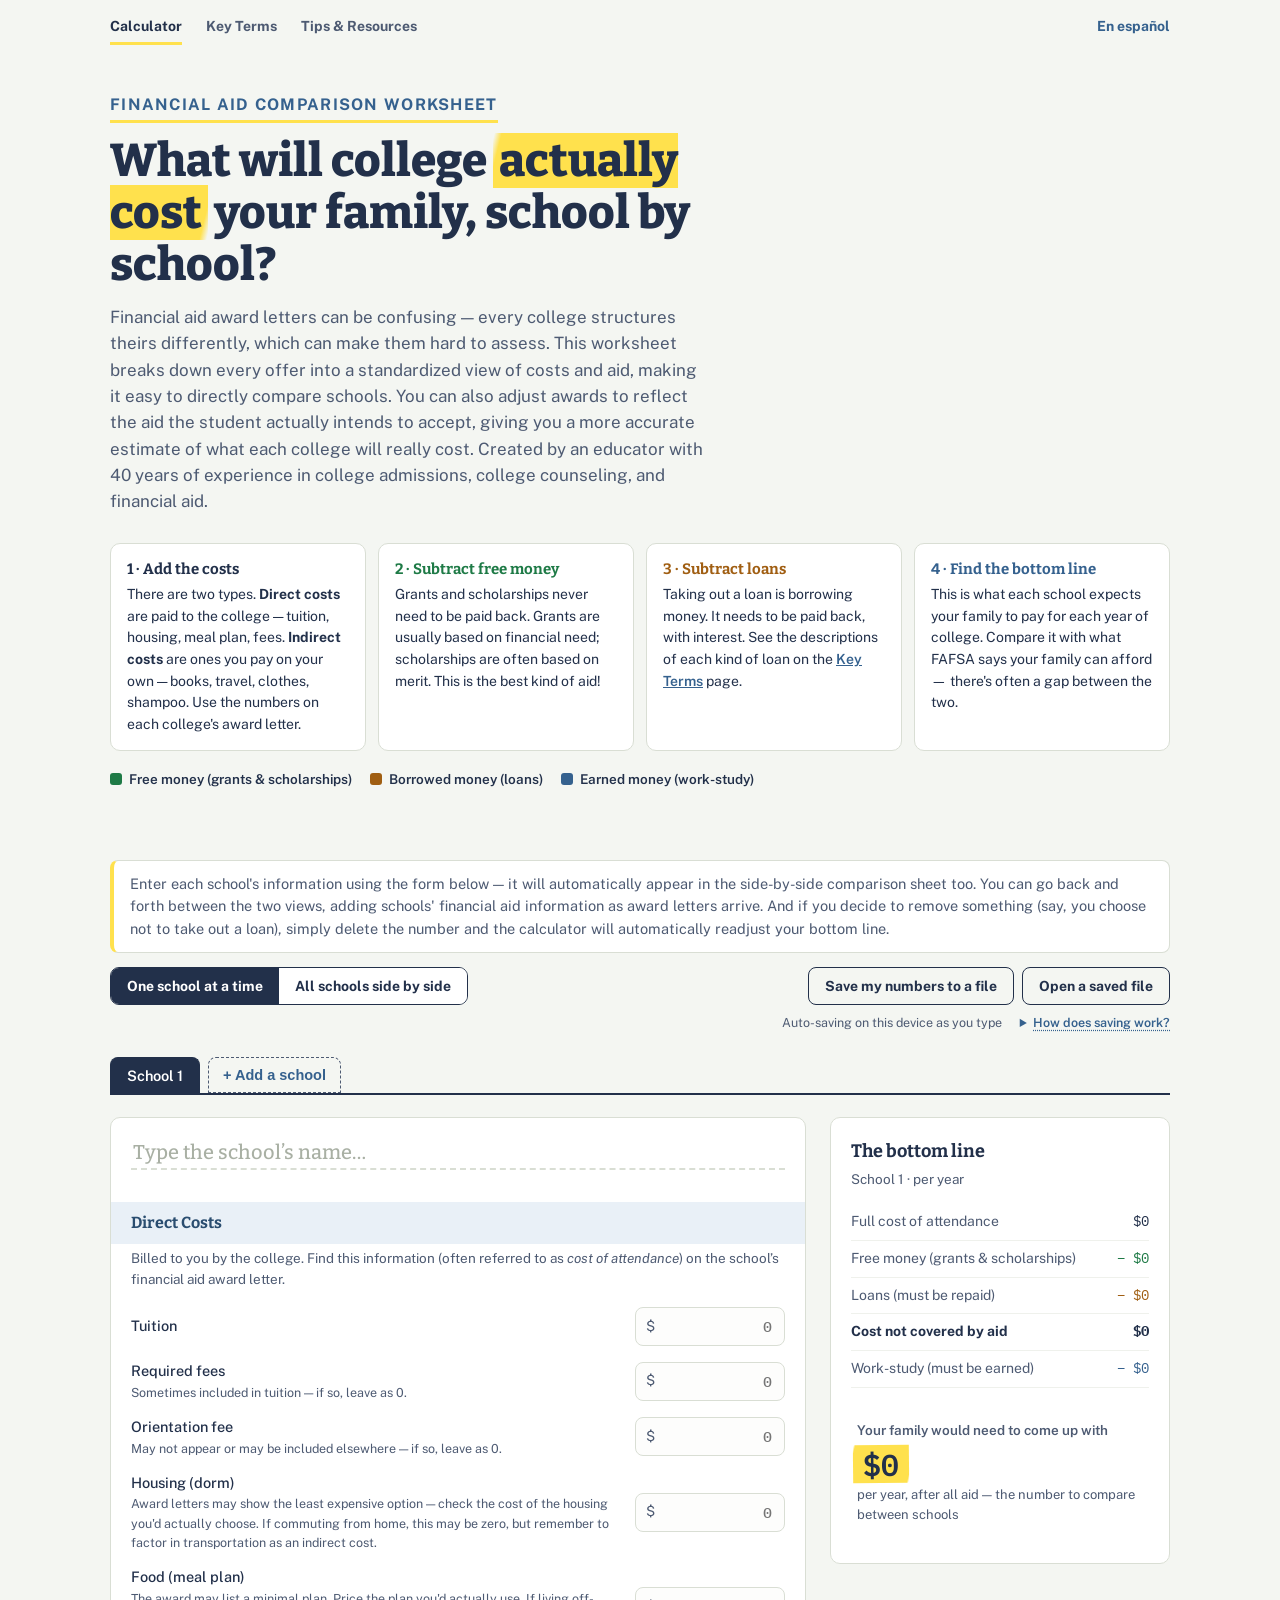
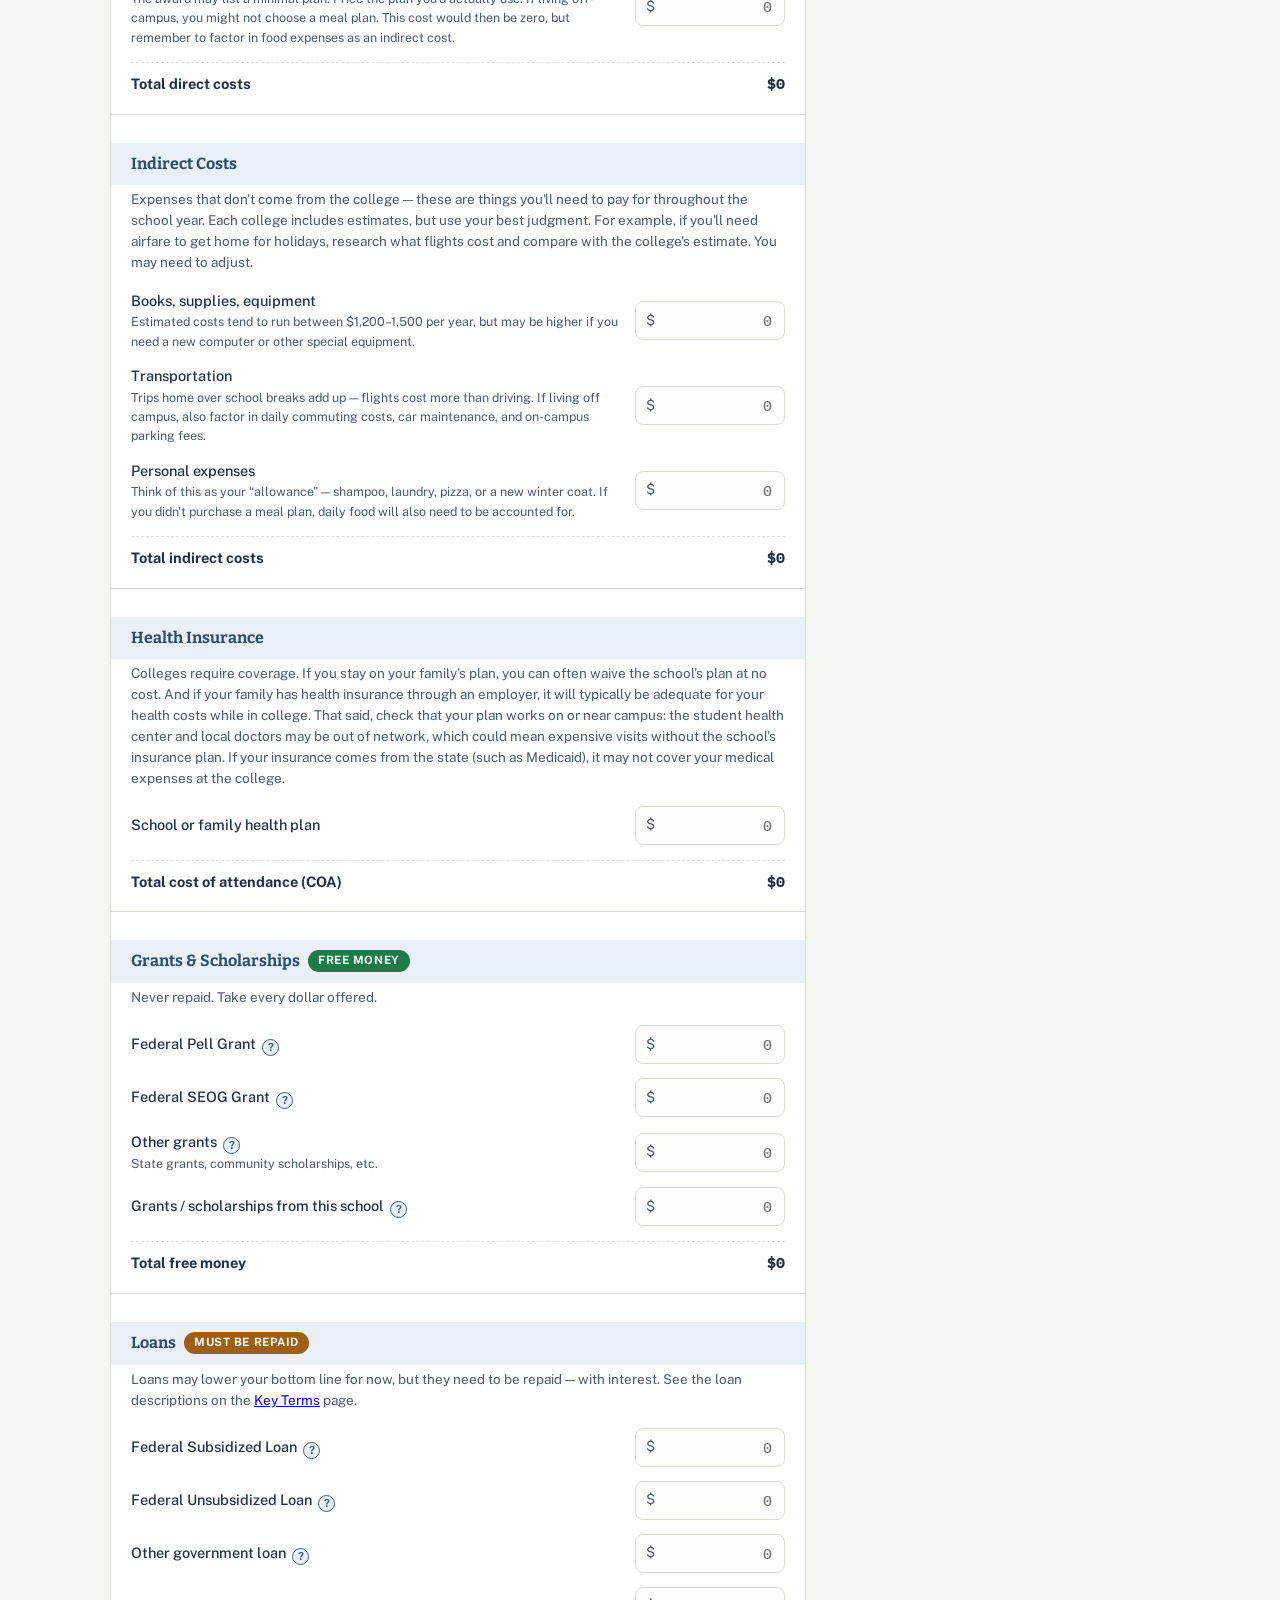
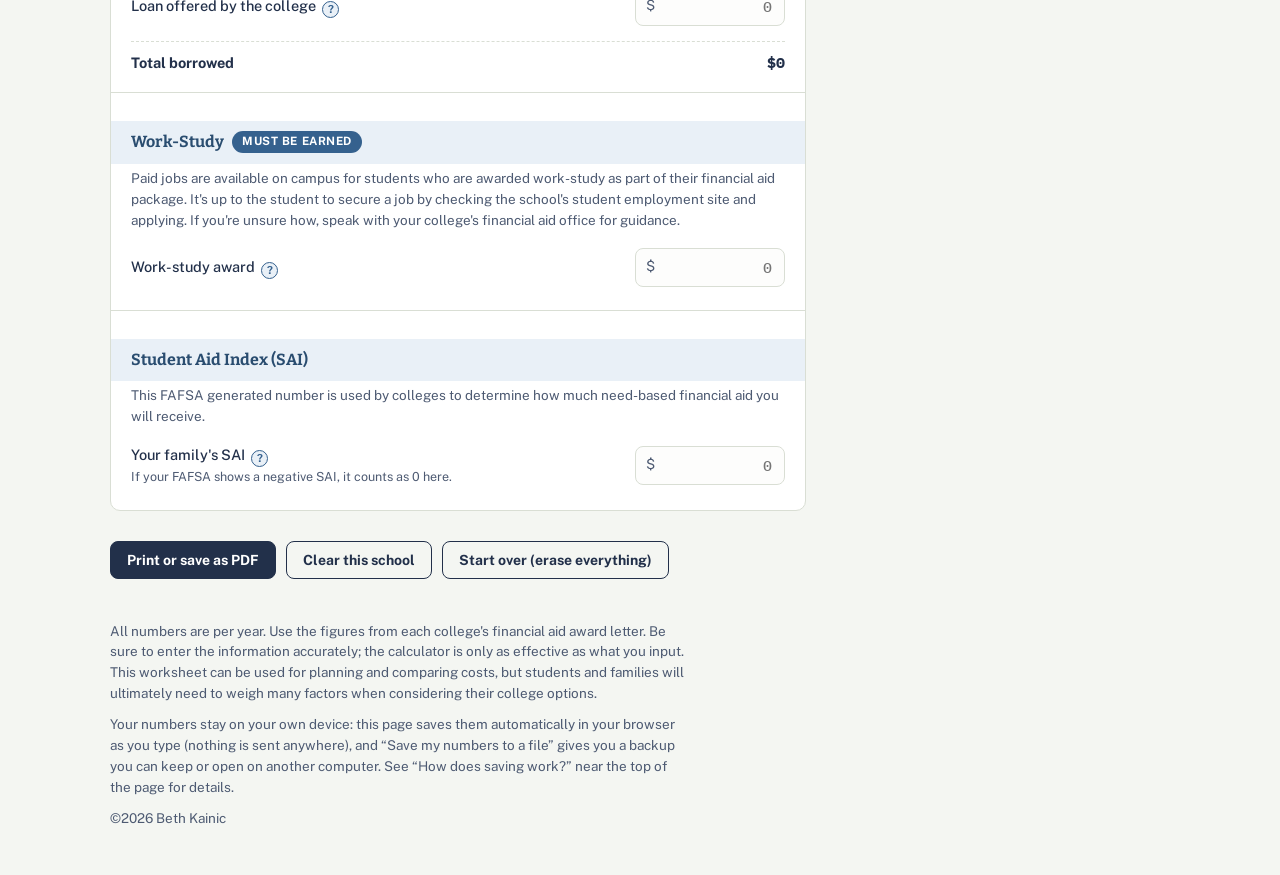
==== commit 633ac98f: "Refine hints for housing and transportation costs Updated hints for housing and transportation field" ====
--- a/index.html
+++ b/index.html
@@ -4,6 +4,9 @@
 <meta charset="UTF-8">
 <meta name="viewport" content="width=device-width, initial-scale=1.0">
 <title>Financial Aid Comparison Worksheet — What Will College Actually Cost?</title>
+<link rel="alternate" hreflang="en" href="https://jakainic.github.io/financial-aid-comparison/index.html">
+<link rel="alternate" hreflang="es" href="https://jakainic.github.io/financial-aid-comparison/index-es.html">
+<link rel="alternate" hreflang="x-default" href="https://jakainic.github.io/financial-aid-comparison/index.html">
 <meta name="description" content="A free worksheet for comparing college financial aid award letters school by school. Enter each school's costs and aid, and see what your family would actually pay — built by a college counselor.">
 <meta property="og:title" content="Financial Aid Comparison Worksheet">
 <meta property="og:description" content="Compare financial aid award letters school by school and see what college will actually cost your family. Free, private, built by a college counselor.">
@@ -21,6 +24,7 @@
     <a href="index.html" class="active">Calculator</a>
     <a href="terms.html">Key Terms</a>
     <a href="tips.html">Tips &amp; Resources</a>
+    <a href="index-es.html" class="lang" lang="es">En español</a>
   </nav>
 
   <header>
@@ -131,7 +135,7 @@
         { id: "tuition", label: "Tuition" },
         { id: "fees", label: "Required fees", hint: "Sometimes included in tuition — if so, leave as 0." },
         { id: "orientation", label: "Orientation fee", hint: "May not appear or may be included elsewhere — if so, leave as 0."},
-        { id: "housing", label: "Housing (dorm)", hint: "Award letters may show the least expensive option — check the cost of the housing you'd actually choose. If commuting from home, this may be zero, but remember to factor in transport as an indirect cost." },
+        { id: "housing", label: "Housing (dorm)", hint: "Award letters may show the least expensive option — check the cost of the housing you'd actually choose. If commuting from home, this may be zero, but remember to factor in transportation as an indirect cost." },
         { id: "food", label: "Food (meal plan)", hint: "The award may list a minimal plan. Price the plan you'd actually use. If living off-campus, you might not choose a meal plan. This cost would then be zero, but remember to factor in food expenses as an indirect cost." }
       ],
       subtotal: "Total direct costs", subKey: "direct"
@@ -141,7 +145,7 @@
       note: "Expenses that don't come from the college — these are things you'll need to pay for throughout the school year. Each college includes estimates, but use your best judgment. For example, if you'll need airfare to get home for holidays, research what flights cost and compare with the college's estimate. You may need to adjust.",
       fields: [
         { id: "books", label: "Books, supplies, equipment", hint: "Estimated costs tend to run between $1,200\u20131,500 per year, but may be higher if you need a new computer or other special equipment." },
-        { id: "transport", label: "Transportation", hint: "Trips home over school breaks add up — flights cost more than driving. If living off campus, also factor in daily commute costs." },
+        { id: "transport", label: "Transportation", hint: "Trips home over school breaks add up — flights cost more than driving. If living off campus, also factor in daily commuting costs, car maintenance, and on-campus parking fees." },
         { id: "personal", label: "Personal expenses", hint: "Think of this as your \u201Callowance\u201D — shampoo, laundry, pizza, or a new winter coat. If you didn't purchase a meal plan, daily food will also need to be accounted for." }
       ],
       subtotal: "Total indirect costs", subKey: "indirect"
@@ -186,7 +190,7 @@
     },
     {
       id: "family", legend: "Student Aid Index (SAI)", badge: null,
-      note: "This is what FAFSA says your family can afford. It's the same number for every school.",
+      note: "This FAFSA generated number is used by colleges to determine how much need-based financial aid you will receive.",
       fields: [
         { id: "sai", label: "Your family's SAI", hint: "If your FAFSA shows a negative SAI, it counts as 0 here." }
       ],
--- a/styles.css
+++ b/styles.css
@@ -373,3 +373,5 @@
   .page-header .lede { font-size: 16px; margin-top: 4px; }
   .content-section { margin-top: 26px; }
   .content-section h2 { font-family: "Bitter", serif; font-size: 24px; margin-bottom: 12px; }
+
+  .site-nav .lang { margin-left: auto; color: var(--work); }
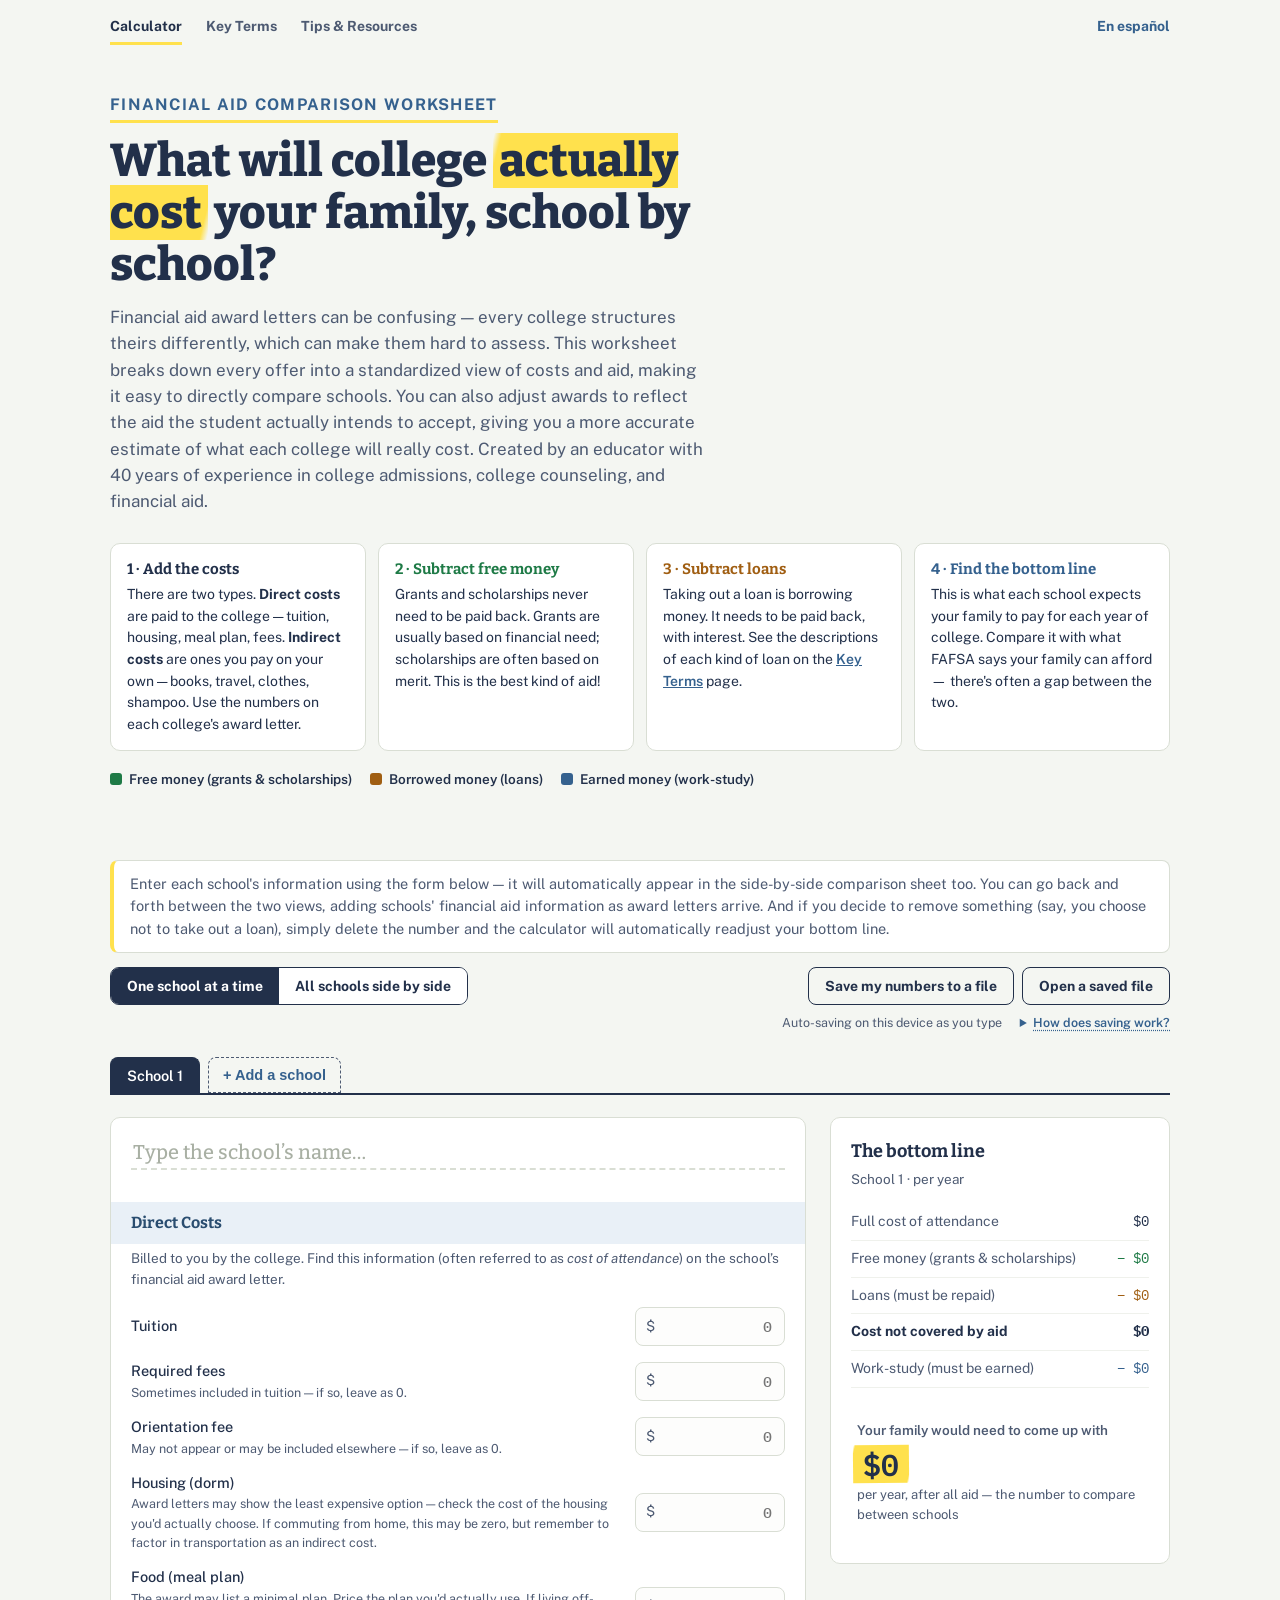
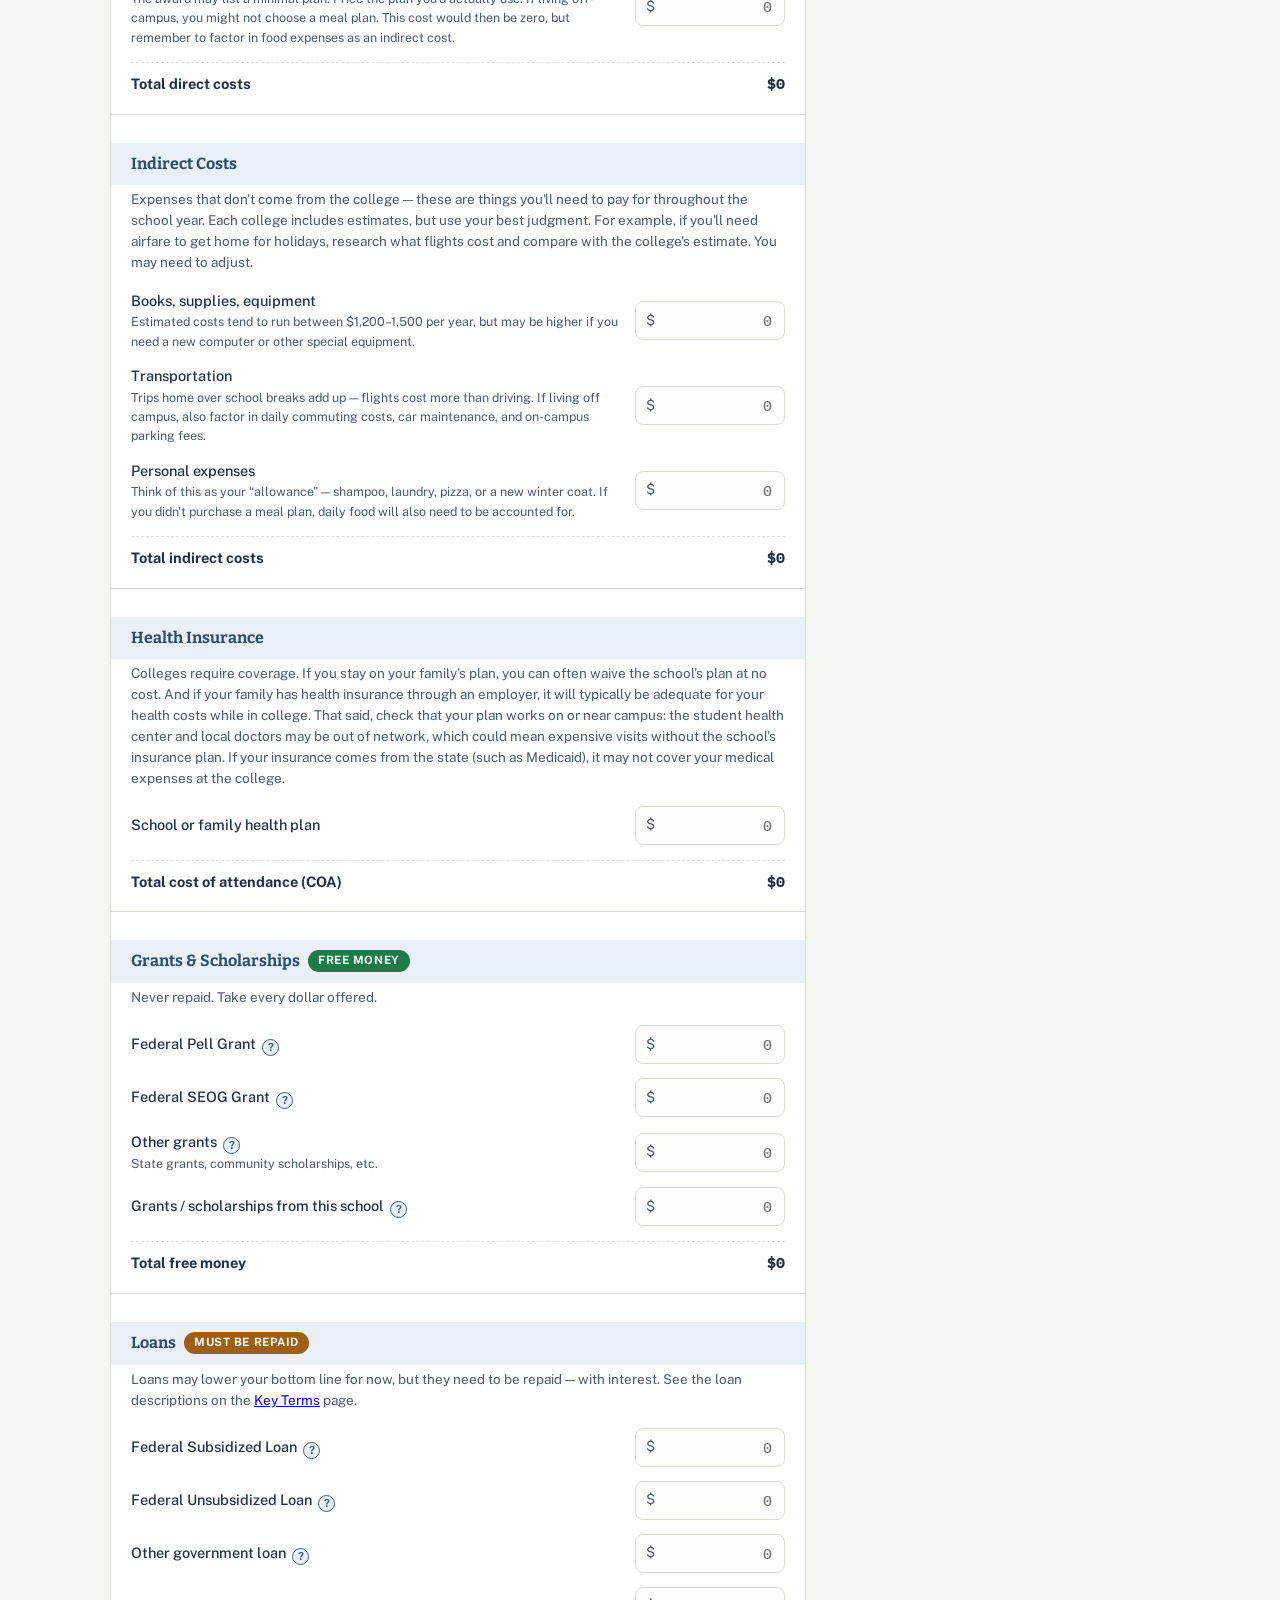
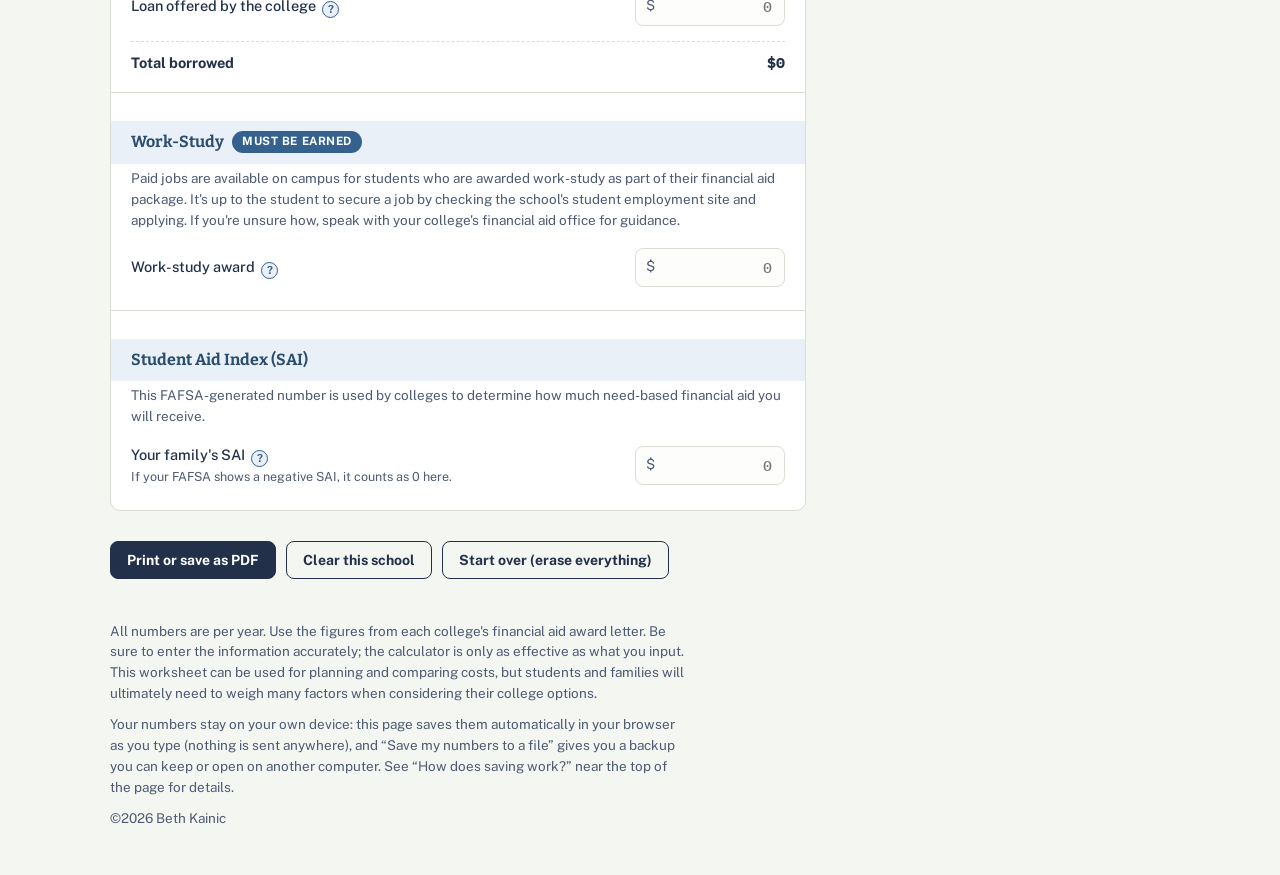
==== commit 2ad6a73b: "Fix typo in note for Student Aid Index" ====
--- a/index.html
+++ b/index.html
@@ -190,7 +190,7 @@
     },
     {
       id: "family", legend: "Student Aid Index (SAI)", badge: null,
-      note: "This FAFSA generated number is used by colleges to determine how much need-based financial aid you will receive.",
+      note: "This FAFSA-generated number is used by colleges to determine how much need-based financial aid you will receive.",
       fields: [
         { id: "sai", label: "Your family's SAI", hint: "If your FAFSA shows a negative SAI, it counts as 0 here." }
       ],
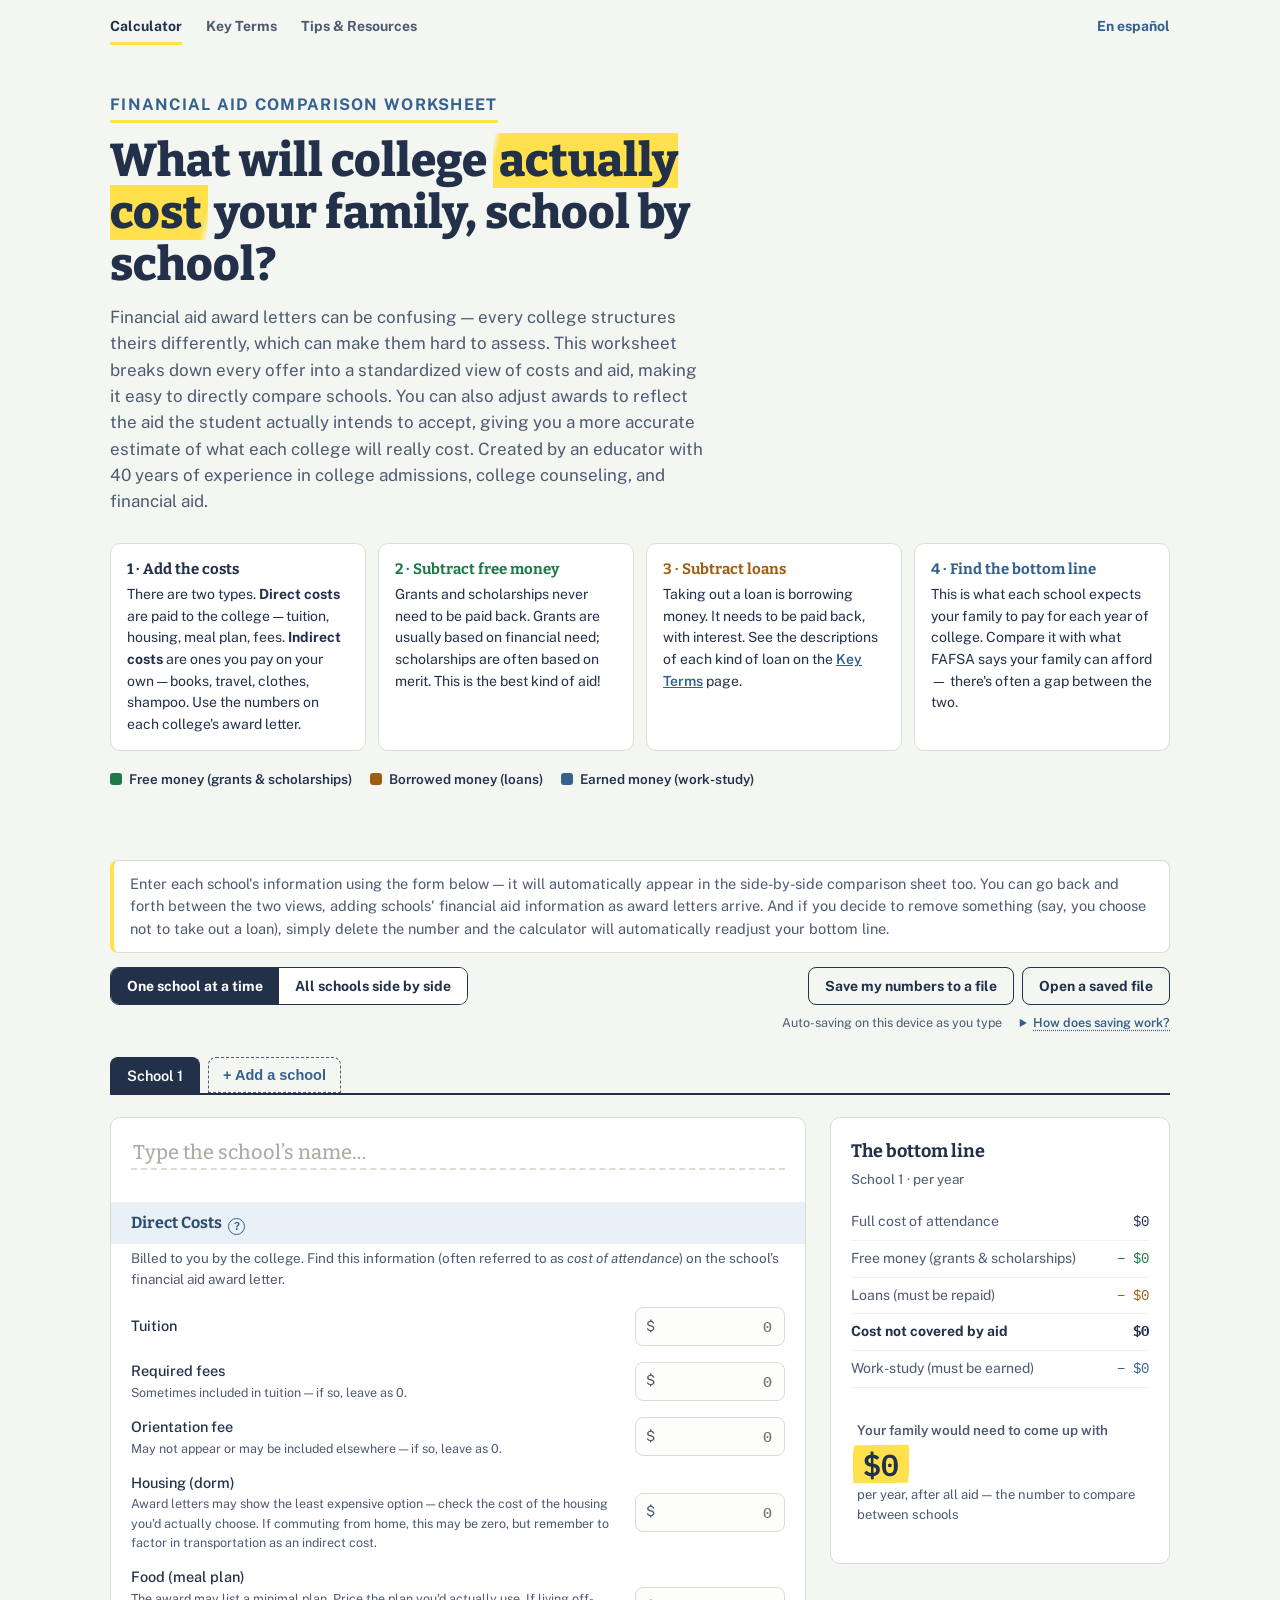
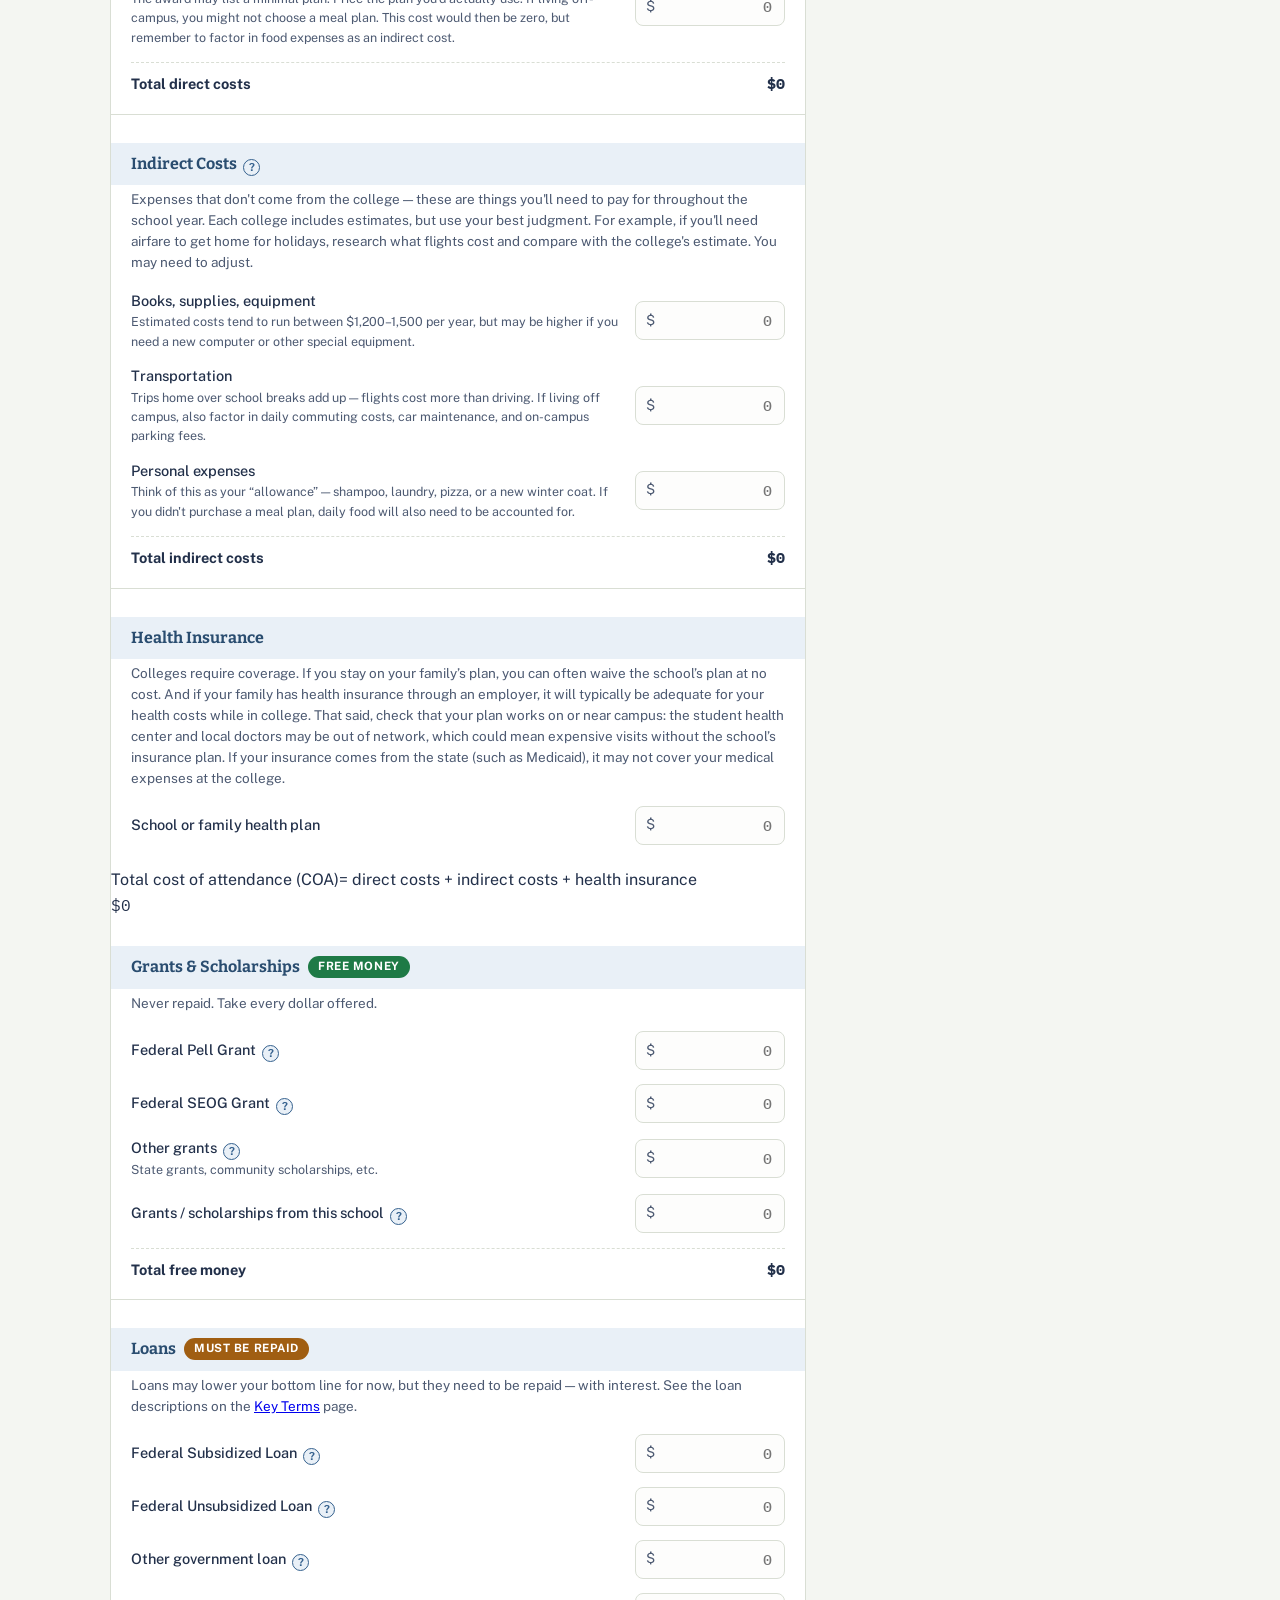
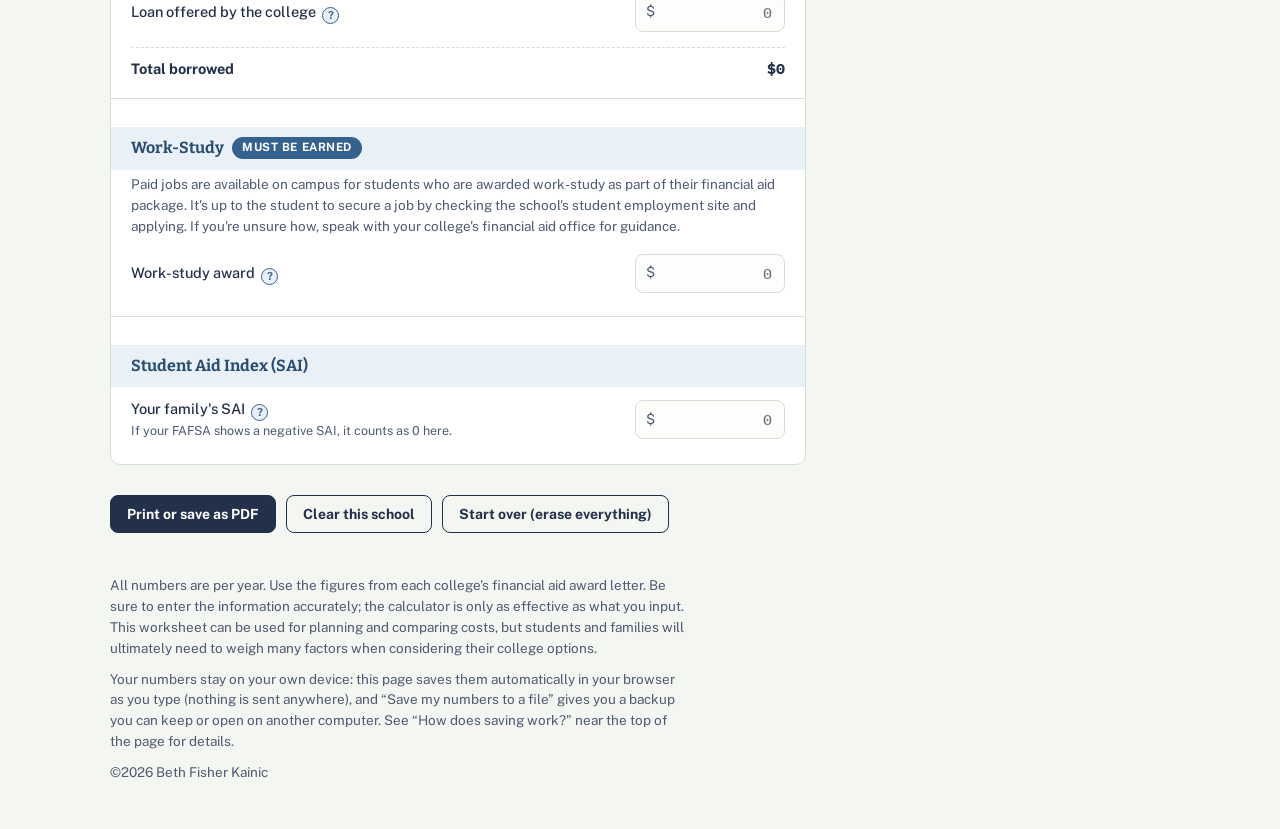
==== commit 1d1e9981: "Add files via upload" ====
--- a/index.html
+++ b/index.html
@@ -118,7 +118,7 @@
   <footer>
     <p>All numbers are per year. Use the figures from each college's financial aid award letter. Be sure to enter the information accurately; the calculator is only as effective as what you input. This worksheet can be used for planning and comparing costs, but students and families will ultimately need to weigh many factors when considering their college options.</p>
     <p style="margin-top:10px">Your numbers stay on your own device: this page saves them automatically in your browser as you type (nothing is sent anywhere), and “Save my numbers to a file” gives you a backup you can keep or open on another computer. See “How does saving work?” near the top of the page for details.</p>
-    <p style="margin-top:10px">©2026 Beth Kainic</p>
+    <p style="margin-top:10px">©2026 Beth Fisher Kainic</p>
   </footer>
 </div>
 
@@ -190,7 +190,7 @@
     },
     {
       id: "family", legend: "Student Aid Index (SAI)", badge: null,
-      note: "This FAFSA-generated number is used by colleges to determine how much need-based financial aid you will receive.",
+      note: null,
       fields: [
         { id: "sai", label: "Your family's SAI", hint: "If your FAFSA shows a negative SAI, it counts as 0 here." }
       ],
@@ -239,7 +239,7 @@
       if (!raw) return;
       var data = JSON.parse(raw);
       if (data && Array.isArray(data.schools) && data.schools.length) {
-        schools = data.schools.slice(0, 10).map(sanitizeSchool);
+        schools = data.schools.slice(0, 20).map(sanitizeSchool);
       }
     } catch (e) { /* corrupted data — start fresh */ }
   }
@@ -316,7 +316,7 @@
       b.addEventListener("click", function () { active = i; renderAll(); });
       bar.appendChild(b);
     });
-    if (schools.length < 10) {
+    if (schools.length < 20) {
       var add = document.createElement("button");
       add.className = "tab-add";
       add.textContent = "+ Add a school";
@@ -346,12 +346,18 @@
           '<input type="text" inputmode="decimal" id="f_' + f.id + '" data-field="' + f.id + '" value="' + esc(s[f.id]) + '" placeholder="0">' +
           "</div></div>";
       });
-      if (sec.subtotal) {
-        html += '<div class="subtotal-row"><span>' + sec.subtotal + '</span><span class="money" id="sub_' + sec.id + '"></span></div>';
+      if (sec.id === "insurance") {
+        html += '<div style="clear:both;height:10px"></div>';
+        html += "</fieldset>";
+        html += '<div class="coa-band"><div class="coa-text"><span class="coa-label">' + sec.subtotal + '</span><span class="coa-sub">= direct costs + indirect costs + health insurance</span></div><span class="money" id="sub_insurance"></span></div>';
       } else {
-        html += '<div style="clear:both;height:10px"></div>';
+        if (sec.subtotal) {
+          html += '<div class="subtotal-row"><span>' + sec.subtotal + '</span><span class="money" id="sub_' + sec.id + '"></span></div>';
+        } else {
+          html += '<div style="clear:both;height:10px"></div>';
+        }
+        html += "</fieldset>";
       }
-      html += "</fieldset>";
     });
     html += "</div>";
     host.innerHTML = html;
@@ -434,7 +440,7 @@
     var host = document.getElementById("tableHost");
     var n = schools.length;
 
-    var addCol = n < 8;
+    var addCol = n < 20;
     var emptyCell = addCol ? '<td class="td-empty"></td>' : "";
     var totalCols = n + 1 + (addCol ? 1 : 0);
 
@@ -457,7 +463,7 @@
         html += emptyCell + "</tr>";
       });
       if (sec.subtotal) {
-        html += '<tr class="t-sub ' + (sec.rowClass || "") + '"><td>' + sec.subtotal + "</td>";
+        html += '<tr class="' + (sec.id === "insurance" ? "t-sub t-coa" : "t-sub " + (sec.rowClass || "")) + '"><td>' + sec.subtotal + "</td>";
         schools.forEach(function (s, i) {
           html += '<td class="money" data-tsub="' + sec.subKey + '-' + i + '"></td>';
         });
@@ -577,7 +583,7 @@
       try {
         var data = JSON.parse(reader.result);
         if (data && Array.isArray(data.schools) && data.schools.length) {
-          schools = data.schools.slice(0, 10).map(sanitizeSchool);
+          schools = data.schools.slice(0, 20).map(sanitizeSchool);
           active = 0;
           changed(); renderAll();
           flashStatus("Loaded " + schools.length + " school" + (schools.length > 1 ? "s" : "") + " \u2713");
@@ -594,7 +600,7 @@
 
   // ---------- Add a school (shared by all views) ----------
   function addSchool() {
-    if (schools.length >= 10) { alert("You can compare up to 10 schools."); return; }
+    if (schools.length >= 20) { alert("You can compare up to 20 schools."); return; }
     schools.push(blankSchool());
     active = schools.length - 1;
     changed(); renderAll();
@@ -623,7 +629,9 @@
 
   // ---------- Term tooltips (hover on desktop, tap on mobile) ----------
   var TERM_DEFS = {
-    pell: { match: "Federal Pell Grant", short: "Free money from the Federal Government, based on financial need. Never repaid.", glossary: "pell" },
+    secDirect: { match: "Direct Costs", short: "Costs the student pays directly to the college \u2014 tuition, housing, meal plan, fees.", glossary: "direct-indirect" },
+    secIndirect: { match: "Indirect Costs", short: "Costs the student pays on their own \u2014 books, travel, personal items. The college never bills you for these, but they're real.", glossary: "direct-indirect" },
+    pell: { match: "Federal Pell Grant", short: "Free money from the federal government, based on financial need. Never repaid.", glossary: "pell" },
     seog: { match: "Federal SEOG Grant", short: "Extra federal free money for high-need students. Funds are limited \u2014 applying early matters. Never repaid.", glossary: "seog" },
     schoolGrant: { match: "Grants / scholarships from this school", short: "Free money from the college itself \u2014 need-based grants or merit scholarships. Never repaid.", glossary: "school-grants" },
     otherGrant: { match: "Other grants", short: "Free money from states, foundations, religious groups, or local organizations. Often for one year only.", glossary: "outside-grants" },
@@ -632,7 +640,7 @@
     otherGovLoan: { match: "Other government loan", short: "Other government loans, like Parent PLUS. Interest rates can be higher than the student's federal loans.", glossary: "other-loans" },
     collegeLoan: { match: "Loan offered by the college", short: "A loan from the school itself. Be sure to compare the terms against federal loans to determine your best options.", glossary: "other-loans" },
     workStudy: { match: "Work-study award", short: "Money earned through a part-time campus job during the year. The student must apply for and keep the job.", glossary: "work-study" },
-    sai: { match: "Your family's SAI", short: "The Student Aid Index: FAFSA's calculation of what your family can afford per year. It's the same number for every school.", glossary: "sai" }
+    sai: { match: "Your family's SAI", short: "A FAFSA-generated number that is used by colleges to determine how much need-based financial aid you are eligible for.", glossary: "sai" }
   };
   var tipEl = null, tipFor = null, hoverTimer = null;
   function closeTip() {
@@ -676,6 +684,13 @@
   document.addEventListener("keydown", function (e) { if (e.key === "Escape") closeTip(); });
   window.addEventListener("scroll", closeTip, { passive: true });
   function decorateTerms() {
+    document.querySelectorAll("#formHost legend").forEach(function (lg) {
+      if (lg.querySelector(".term-info")) return;
+      var text = (lg.childNodes[0] && lg.childNodes[0].nodeValue ? lg.childNodes[0].nodeValue : "").trim();
+      Object.keys(TERM_DEFS).forEach(function (key) {
+        if (TERM_DEFS[key].match === text) lg.appendChild(makeInfoBtn(key));
+      });
+    });
     Object.keys(TERM_DEFS).forEach(function (key) {
       var lab = document.querySelector('label[for="f_' + key + '"]');
       if (lab && !lab.querySelector(".term-info")) {
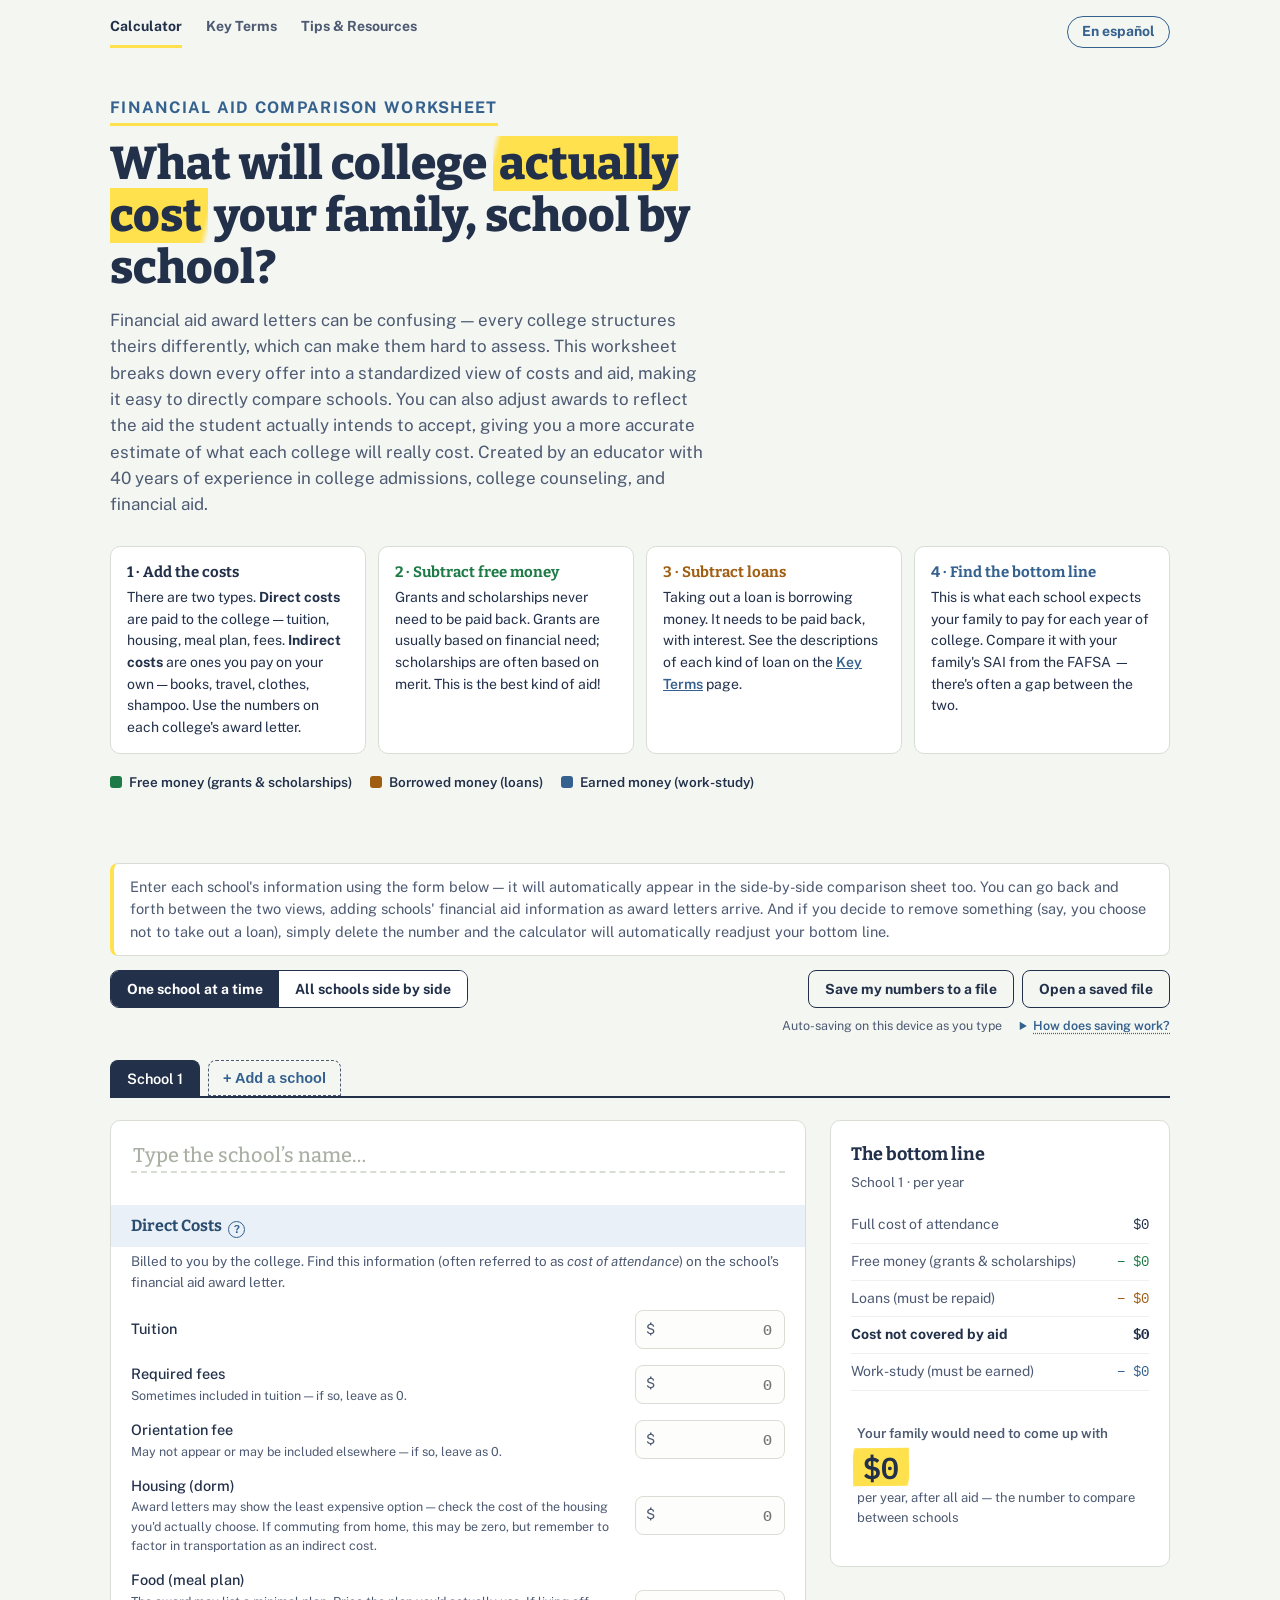
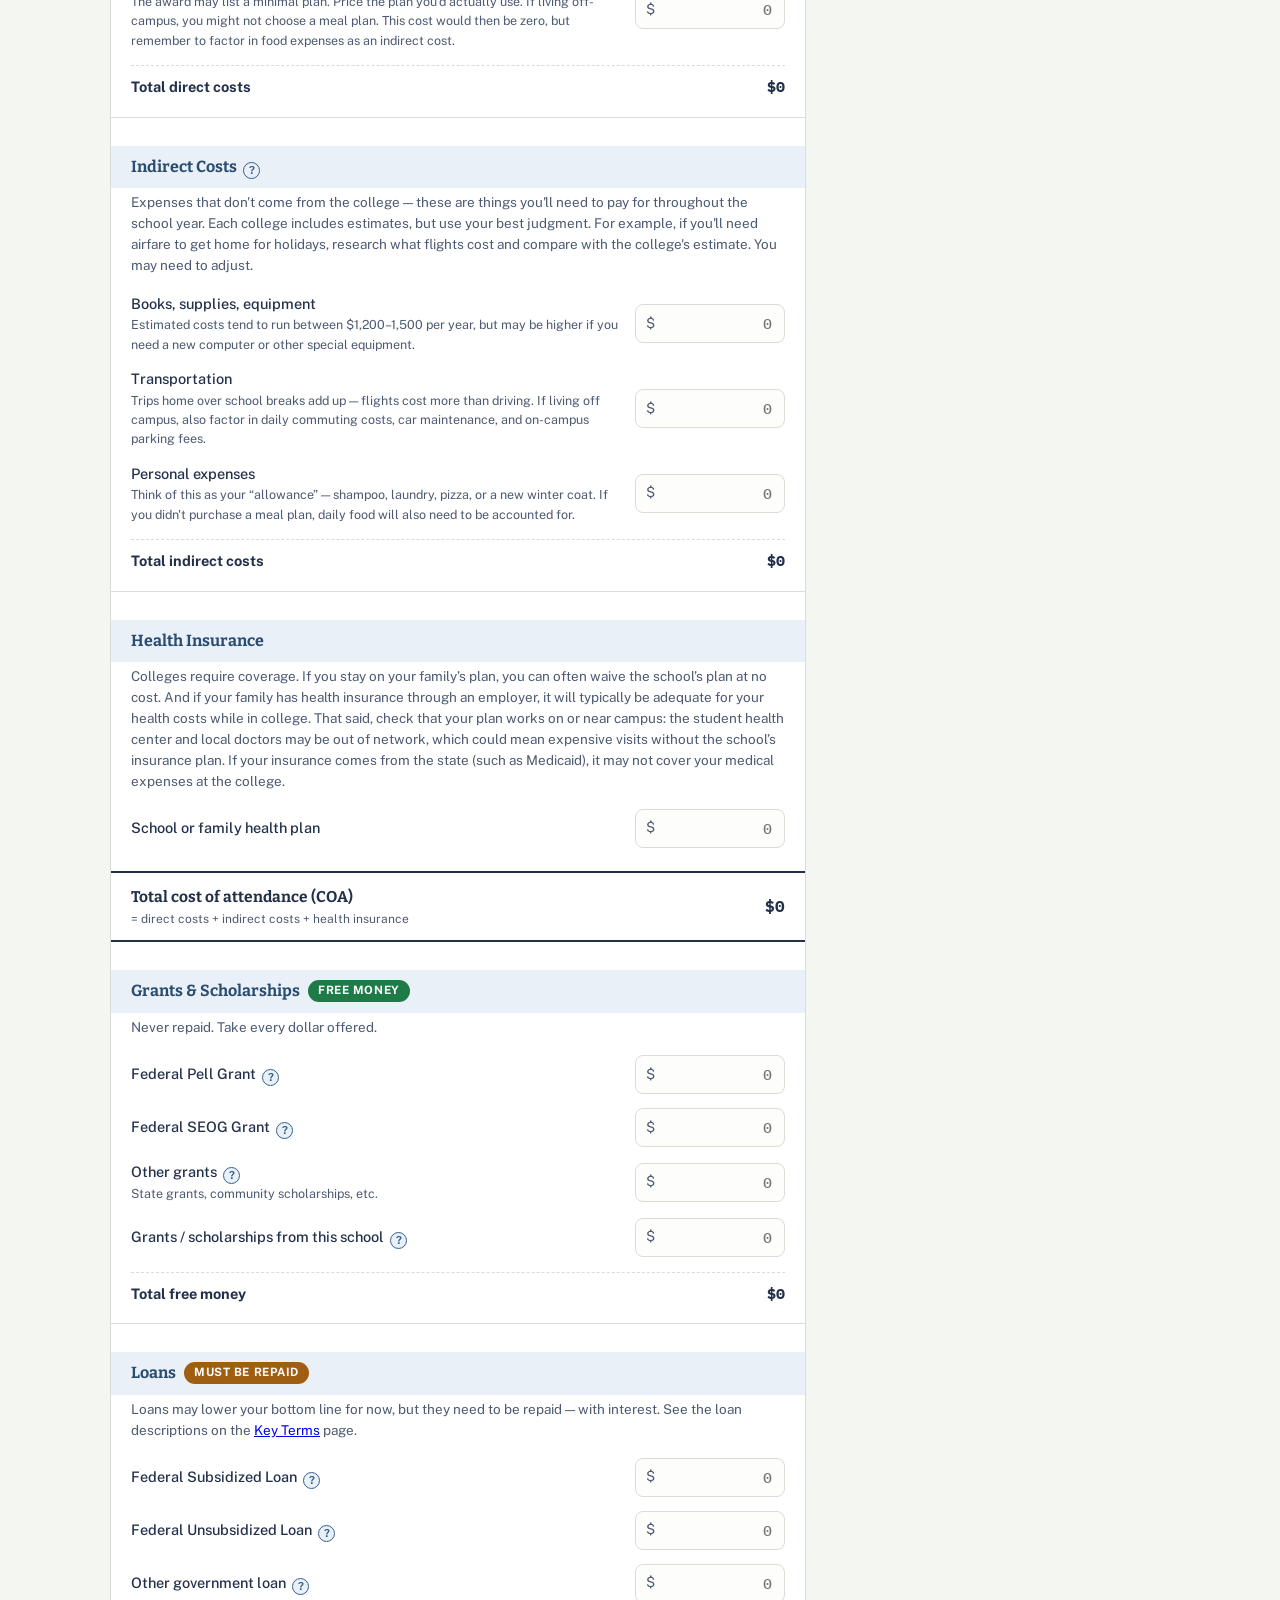
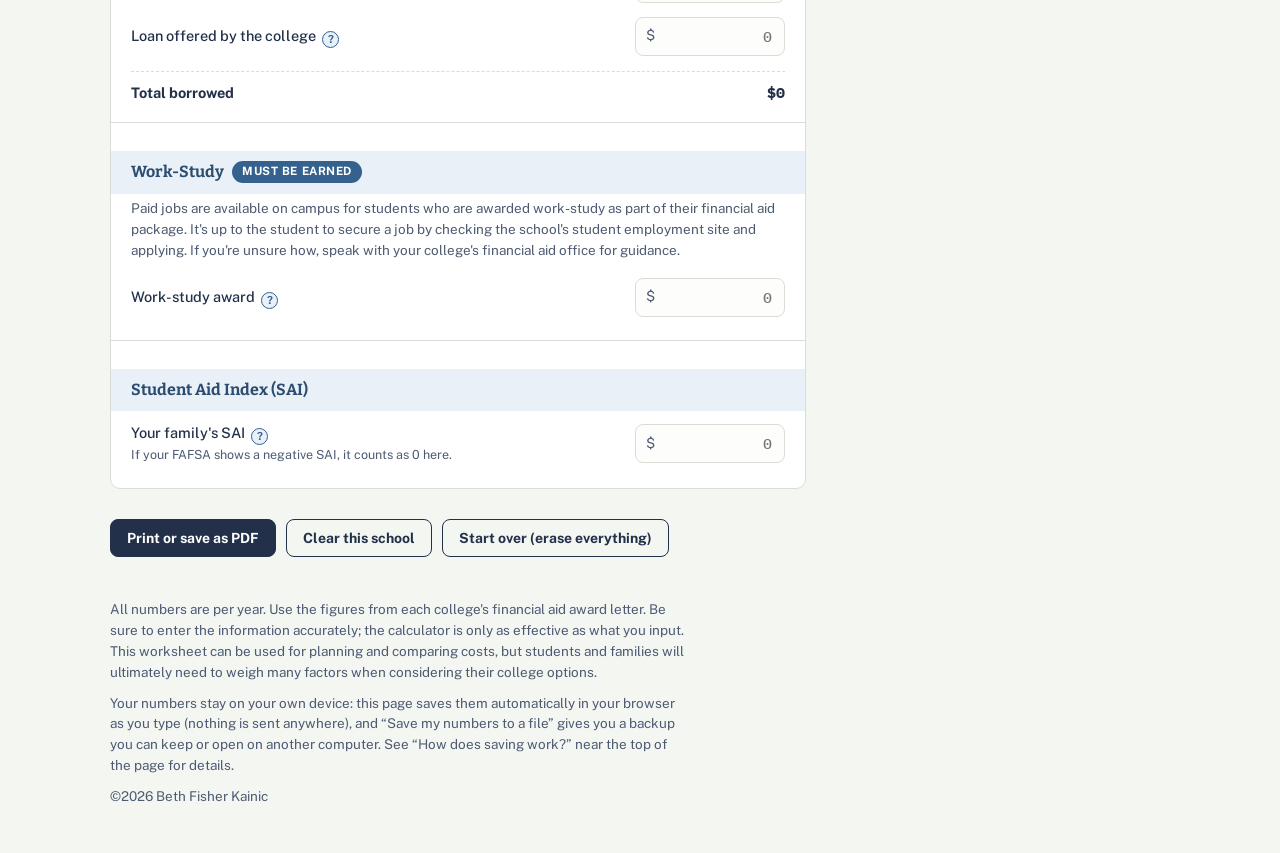
==== commit c35972a4: "Add files via upload" ====
--- a/index.html
+++ b/index.html
@@ -43,7 +43,7 @@
       <div class="step"><b>1 · Add the costs</b>There are two types. <b style="display:inline;font-family:inherit;font-size:inherit">Direct costs</b> are paid to the college — tuition, housing, meal plan, fees. <b style="display:inline;font-family:inherit;font-size:inherit">Indirect costs</b> are ones you pay on your own — books, travel, clothes, shampoo. Use the numbers on each college's award letter.</div>
       <div class="step step-grant"><b>2 · Subtract free money</b>Grants and scholarships never need to be paid back. Grants are usually based on financial need; scholarships are often based on merit. This is the best kind of aid!</div>
       <div class="step step-loan"><b>3 · Subtract loans</b>Taking out a loan is borrowing money. It needs to be paid back, with interest. See the descriptions of each kind of loan on the <a href="terms.html#subsidized-unsubsidized" style="color:var(--work);font-weight:600">Key Terms</a> page.</div>
-      <div class="step step-work"><b>4 · Find the bottom line</b>This is what each school expects your family to pay for each year of college. Compare it with what FAFSA says your family can afford — there's often a gap between the two.</div>
+      <div class="step step-work"><b>4 · Find the bottom line</b>This is what each school expects your family to pay for each year of college. Compare it with your family's SAI from the FAFSA — there's often a gap between the two.</div>
     </div>
 
     <div class="legend" aria-hidden="true">
@@ -417,9 +417,9 @@
       if (c.sai > 0 || !gapGood) {
         html += '<div class="gap-note ' + (gapGood ? "" : "gap-bad") + '">';
         if (gapGood) {
-          html += "Good news: this is at or below your family\u2019s SAI of <b>" + fmt(c.sai) + "</b>. According to FAFSA, this school is within what your family can afford.";
+          html += "Good news: what this school asks is at or below your family\u2019s SAI of <b>" + fmt(c.sai) + "</b> \u2014 the benchmark from your FAFSA.";
         } else {
-          html += "FAFSA says your family can afford <b>" + fmt(c.sai) + "</b> \u2014 so there\u2019s a <b>" + fmt(c.gap) + "</b> gap this school isn\u2019t covering. That gap would need outside scholarships, extra earnings, or private loans. It\u2019s also a fair reason to appeal your aid award.";
+          html += "Your family\u2019s SAI is <b>" + fmt(c.sai) + "</b> \u2014 so this school is asking <b>" + fmt(c.gap) + "</b> more than that benchmark. That gap would need outside scholarships, extra earnings, or private loans. It\u2019s also a fair reason to appeal your aid award.";
         }
         html += "</div>";
       }
--- a/styles.css
+++ b/styles.css
@@ -374,4 +374,22 @@
   .content-section { margin-top: 26px; }
   .content-section h2 { font-family: "Bitter", serif; font-size: 24px; margin-bottom: 12px; }
 
-  .site-nav .lang { margin-left: auto; color: var(--work); }
+  .site-nav .lang {
+    margin-left: auto; color: var(--work);
+    border: 1.5px solid var(--work); border-radius: 20px; padding: 4px 14px;
+  }
+  .site-nav .lang:hover { background: var(--work); color: #fff; }
+
+  /* ---------- COA summary band ---------- */
+  .coa-band {
+    display: flex; justify-content: space-between; align-items: center; gap: 12px;
+    border-top: 2px solid var(--ink); border-bottom: 2px solid var(--ink);
+    background: #fff; padding: 12px 20px;
+  }
+  .coa-band .coa-label { font-family: "Bitter", serif; font-weight: 700; font-size: 15.5px; display: block; }
+  .coa-band .coa-sub { display: block; font-size: 12px; color: var(--ink-soft); margin-top: 1px; }
+  .coa-band .money { font-weight: 700; font-size: 16px; white-space: nowrap; }
+  .cost-table .t-coa td {
+    background: #fff; border-top: 2px solid var(--ink); border-bottom: 2px solid var(--ink); font-size: 14px;
+  }
+  .cost-table .t-coa td:first-child { background: #fff; }
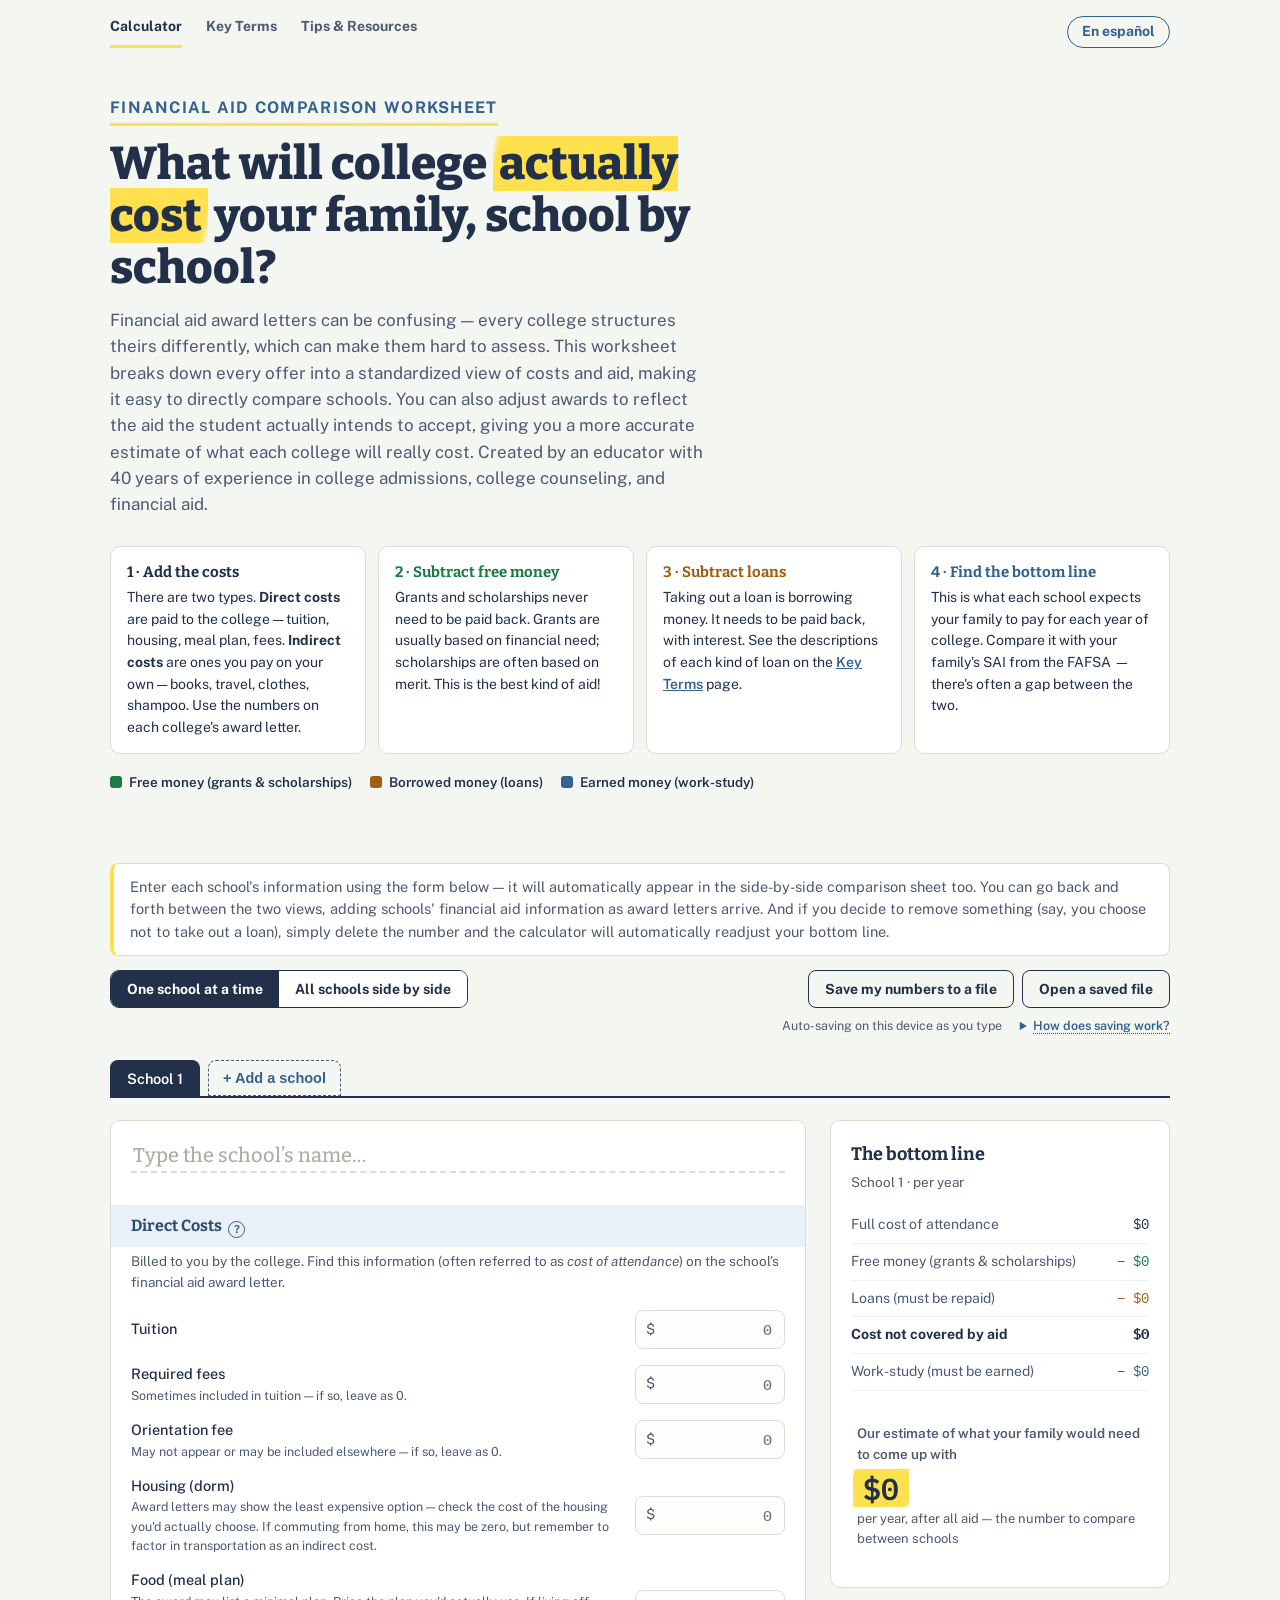
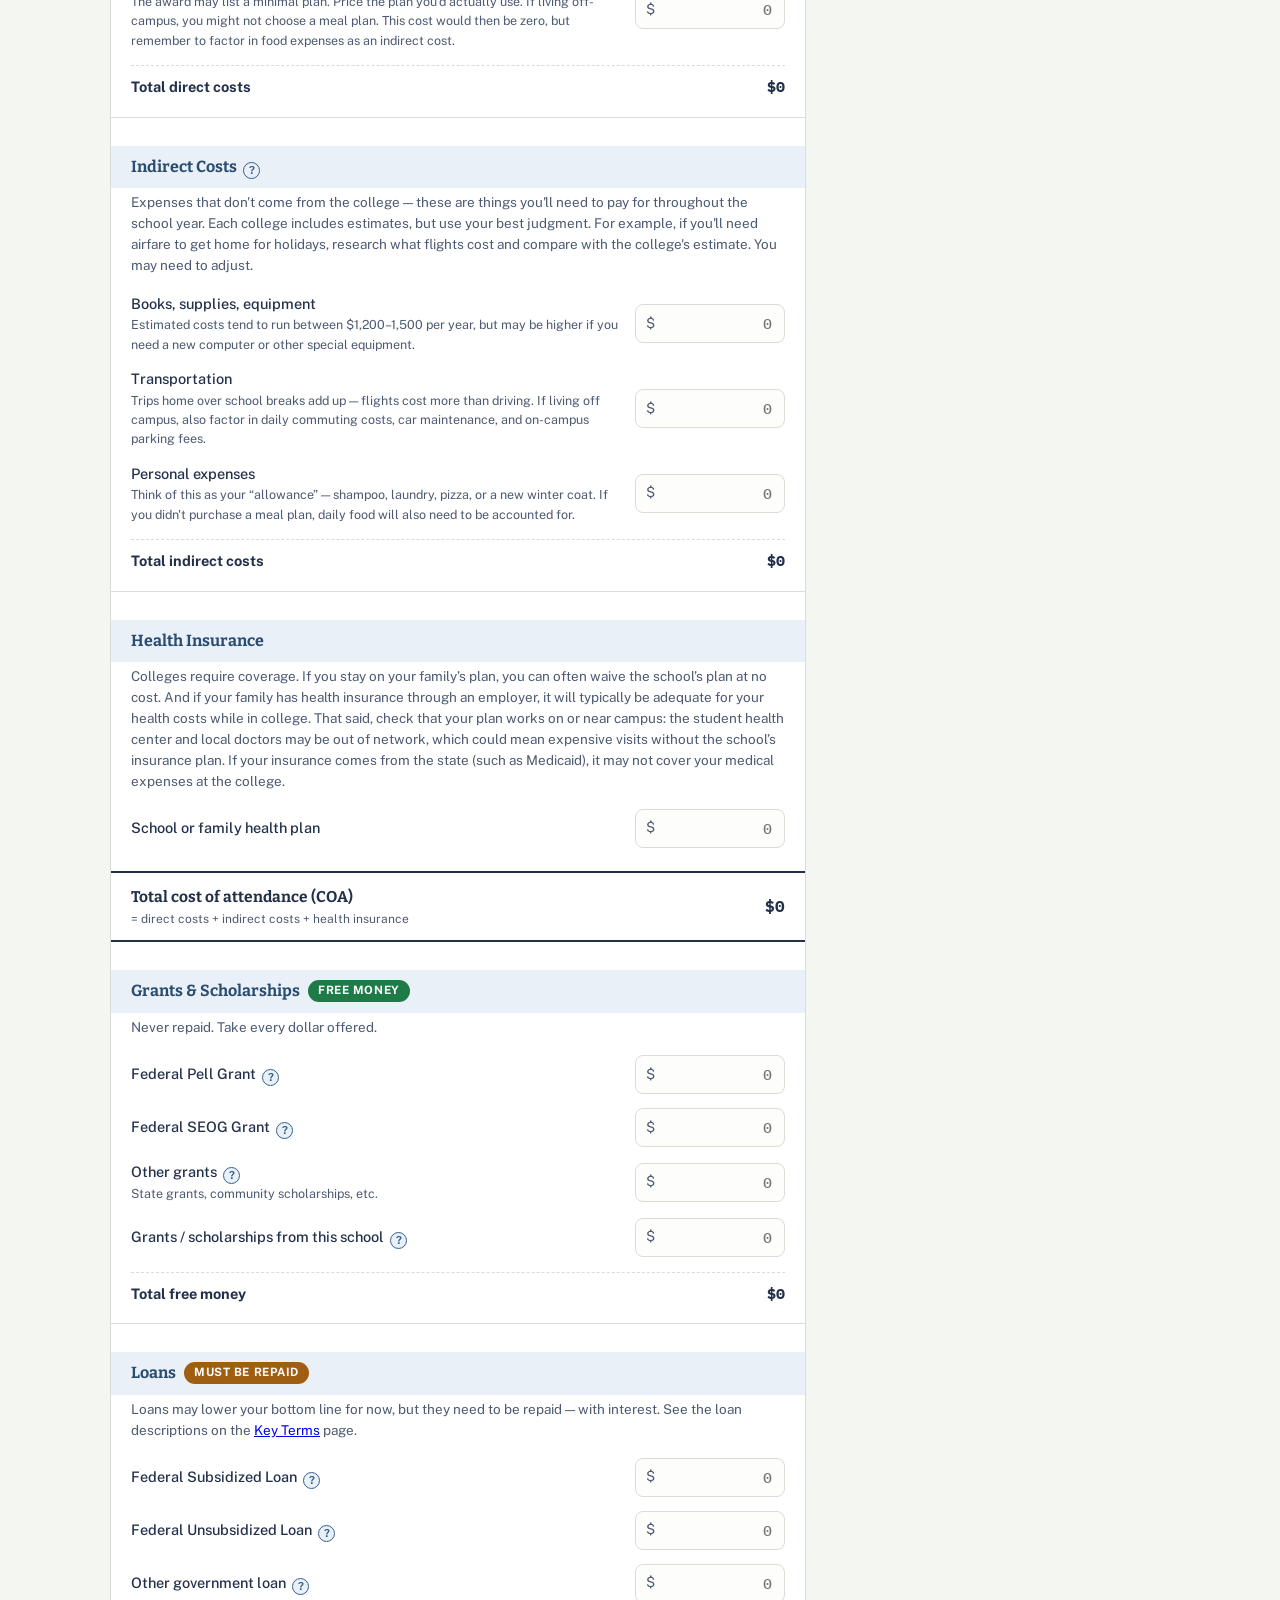
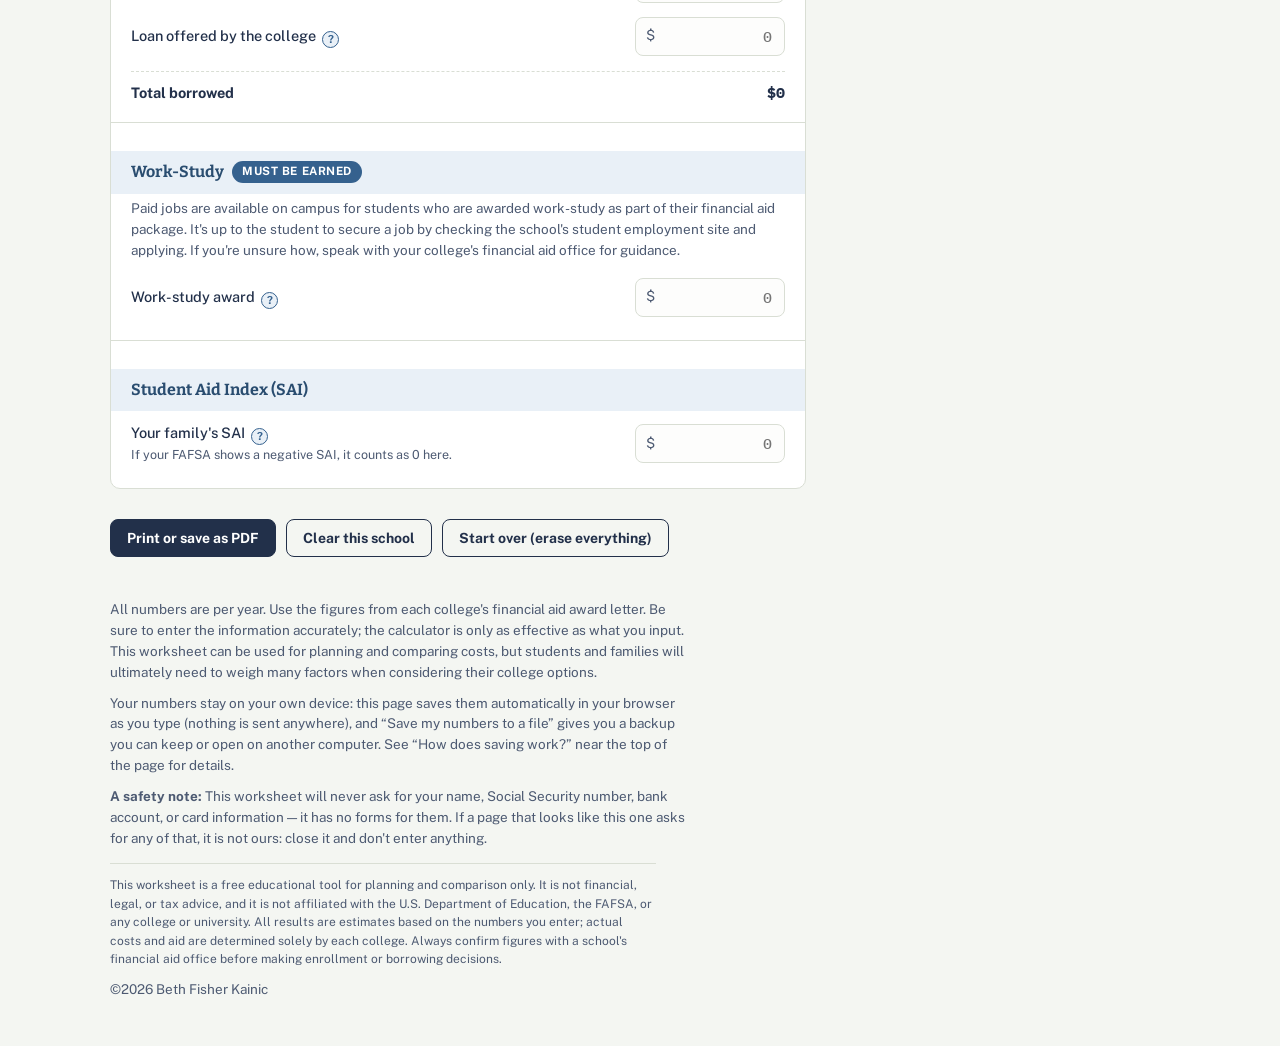
==== commit 06be3cda: "Add files via upload" ====
--- a/index.html
+++ b/index.html
@@ -4,6 +4,7 @@
 <meta charset="UTF-8">
 <meta name="viewport" content="width=device-width, initial-scale=1.0">
 <title>Financial Aid Comparison Worksheet — What Will College Actually Cost?</title>
+<link rel="canonical" href="https://jakainic.github.io/financial-aid-comparison/index.html">
 <link rel="alternate" hreflang="en" href="https://jakainic.github.io/financial-aid-comparison/index.html">
 <link rel="alternate" hreflang="es" href="https://jakainic.github.io/financial-aid-comparison/index-es.html">
 <link rel="alternate" hreflang="x-default" href="https://jakainic.github.io/financial-aid-comparison/index.html">
@@ -118,6 +119,8 @@
   <footer>
     <p>All numbers are per year. Use the figures from each college's financial aid award letter. Be sure to enter the information accurately; the calculator is only as effective as what you input. This worksheet can be used for planning and comparing costs, but students and families will ultimately need to weigh many factors when considering their college options.</p>
     <p style="margin-top:10px">Your numbers stay on your own device: this page saves them automatically in your browser as you type (nothing is sent anywhere), and “Save my numbers to a file” gives you a backup you can keep or open on another computer. See “How does saving work?” near the top of the page for details.</p>
+        <p style="margin-top:10px"><b>A safety note:</b> This worksheet will never ask for your name, Social Security number, bank account, or card information — it has no forms for them. If a page that looks like this one asks for any of that, it is not ours: close it and don't enter anything.</p>
+    <p class="fine-print">This worksheet is a free educational tool for planning and comparison only. It is not financial, legal, or tax advice, and it is not affiliated with the U.S. Department of Education, the FAFSA, or any college or university. All results are estimates based on the numbers you enter; actual costs and aid are determined solely by each college. Always confirm figures with a school's financial aid office before making enrollment or borrowing decisions.</p>
     <p style="margin-top:10px">©2026 Beth Fisher Kainic</p>
   </footer>
 </div>
@@ -409,7 +412,7 @@
       row("Cost not covered by aid", fmt(c.notCovered), "strong") +
       row("Work-study (must be earned)", "\u2212 " + fmt(c.work), "r-work");
 
-    html += '<div class="grand"><div class="g-label">Your family would need to come up with</div>' +
+    html += '<div class="grand"><div class="g-label">Our estimate of what your family would need to come up with</div>' +
       '<div class="g-num">' + fmt(c.grand) + '</div>' +
       '<div class="g-sub">per year, after all aid \u2014 the number to compare between schools</div></div>';
 
--- a/styles.css
+++ b/styles.css
@@ -393,3 +393,9 @@
     background: #fff; border-top: 2px solid var(--ink); border-bottom: 2px solid var(--ink); font-size: 14px;
   }
   .cost-table .t-coa td:first-child { background: #fff; }
+
+  /* ---------- Footer fine print ---------- */
+  footer .fine-print {
+    margin-top: 14px; padding-top: 12px; border-top: 1px solid var(--line);
+    font-size: 12px; color: var(--ink-soft); max-width: 78ch;
+  }
